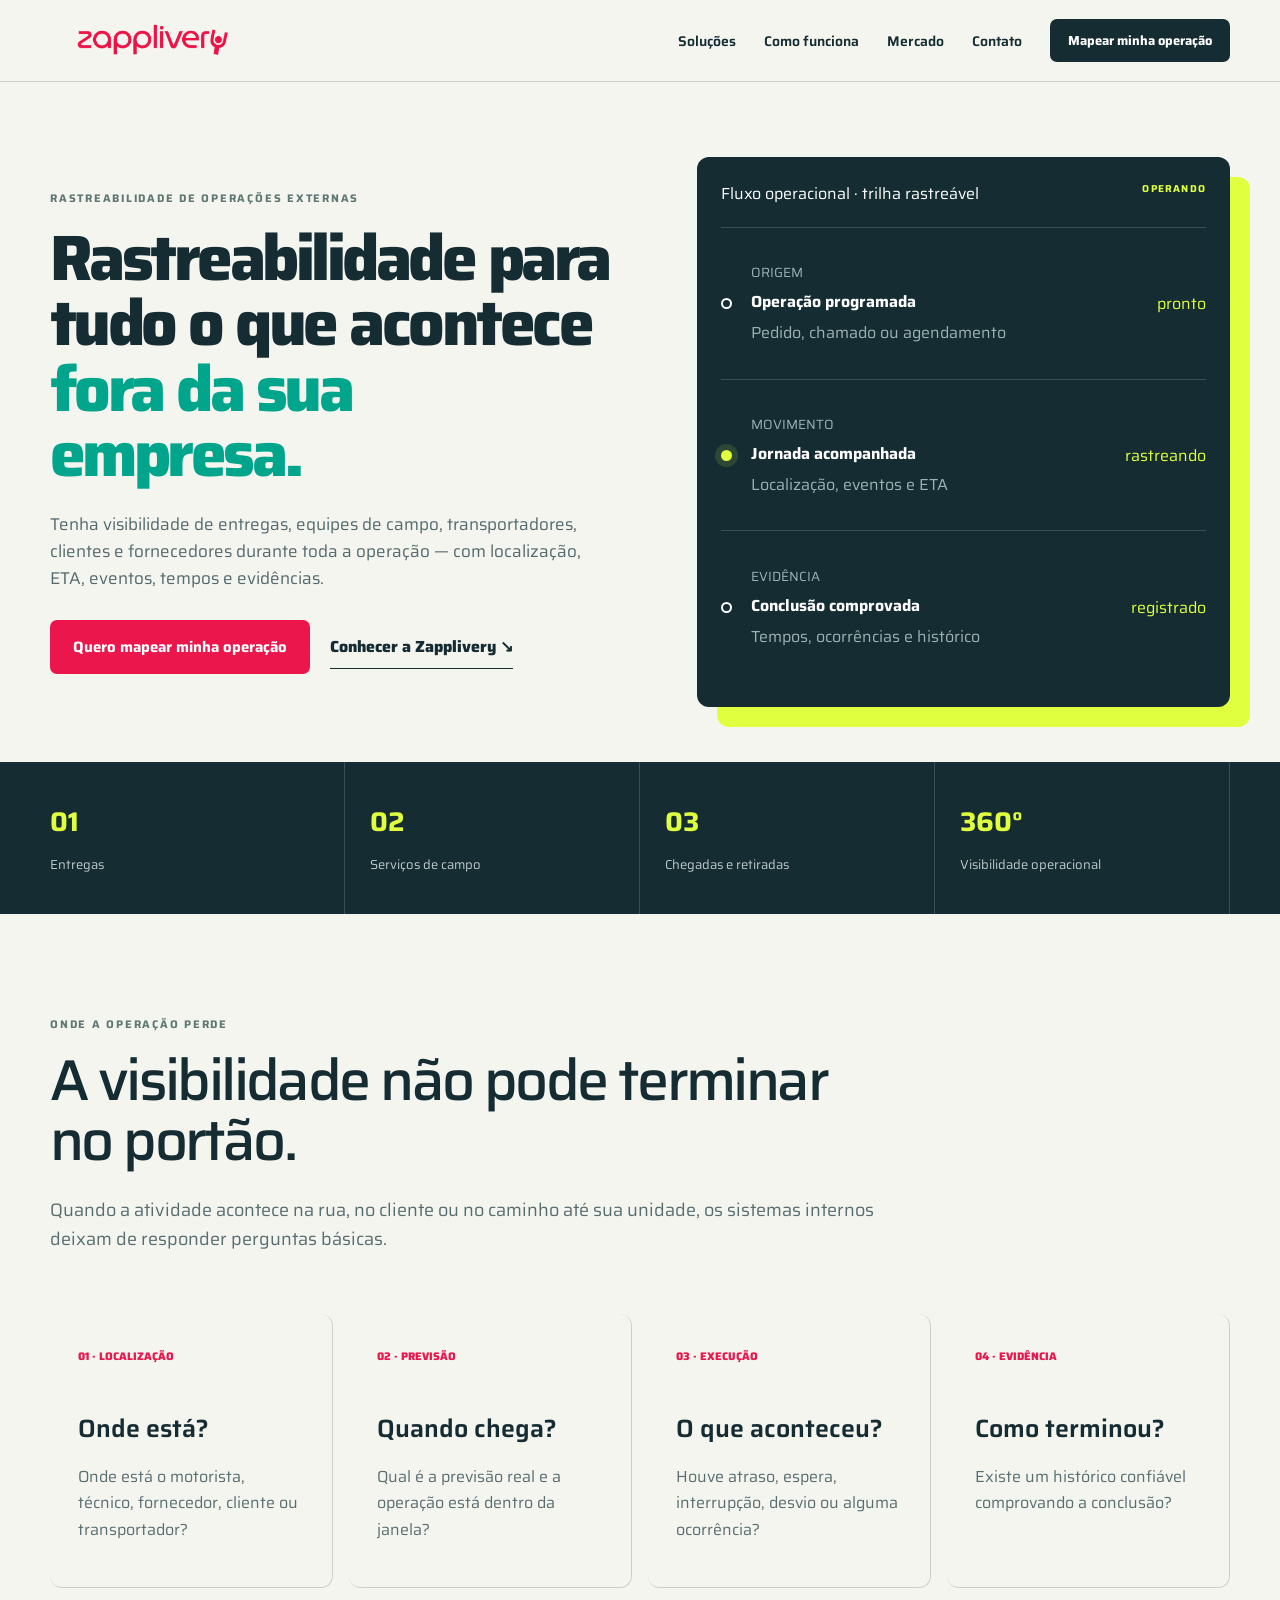
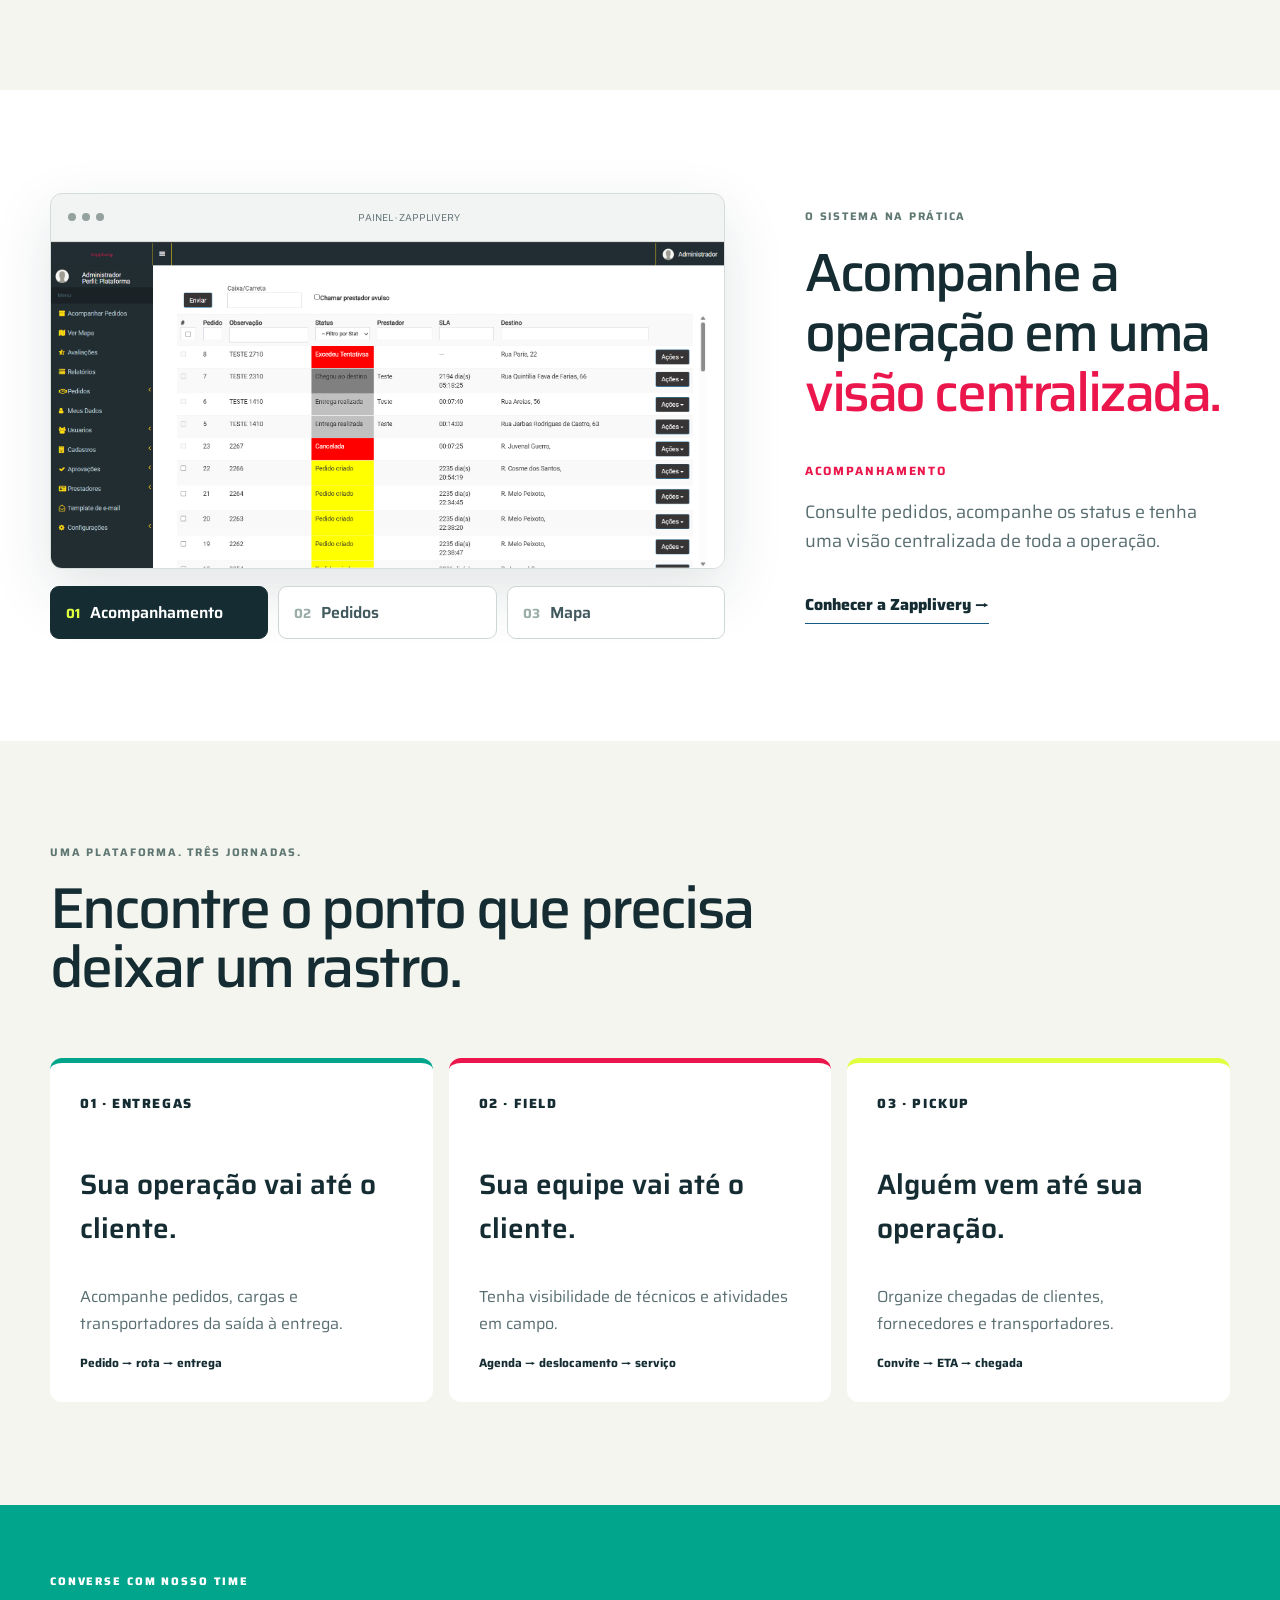
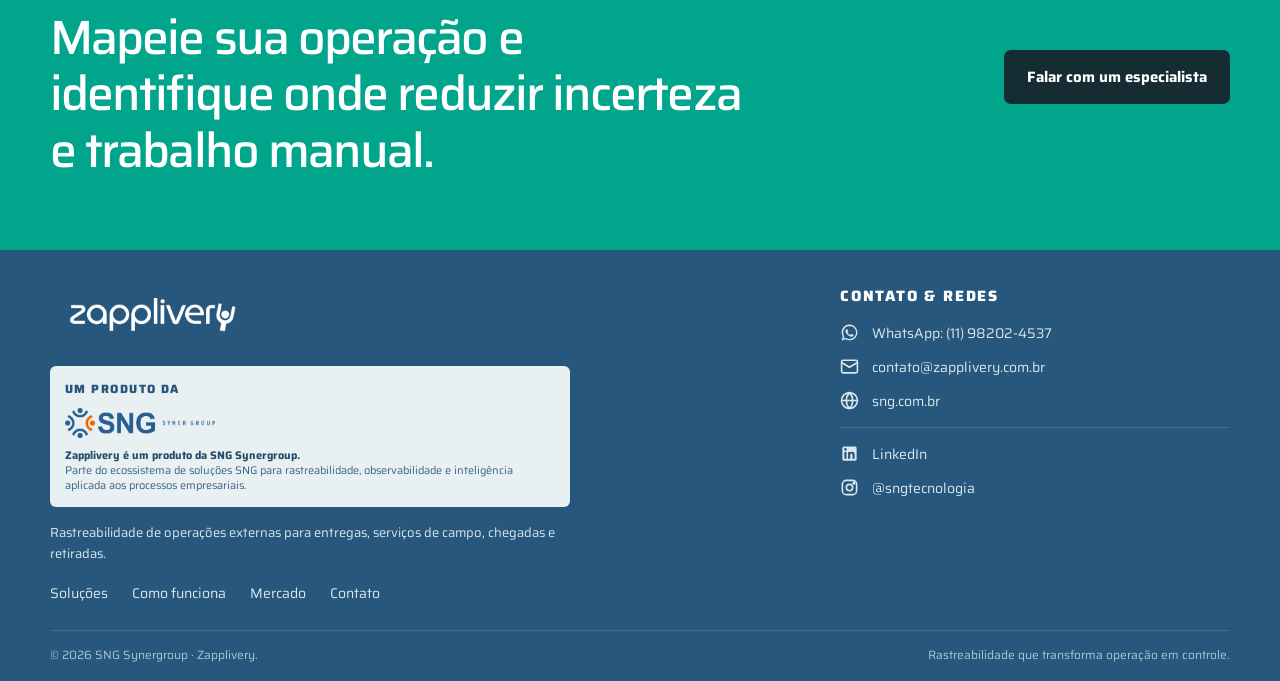
==== index.html @ 362e659f "initial commit" ====
<!doctype html>
<html lang="pt-BR">
  <head>
    <meta charset="utf-8" />
    <meta name="viewport" content="width=device-width,initial-scale=1" />
    <title>Zapplivery | Rastreabilidade de operações externas</title>
    <link rel="stylesheet" href="assets/css/layout.css" />
    <link rel="stylesheet" href="assets/css/logo.css" />
    <link rel="stylesheet" href="assets/css/screenshots.css" />
    <link rel="stylesheet" href="assets/css/footer.css" />
    <link rel="stylesheet" href="assets/css/sng-logo.css" />
    <link rel="stylesheet" href="assets/css/image-fit.css" />
    <link rel="stylesheet" href="assets/css/theme.css" />
    <link rel="stylesheet" href="assets/css/motion.css" />
    <link rel="stylesheet" href="assets/css/fontcash-layout.css" />
  </head>
  <body class="fc">
    <header class="fc-header">
      <a class="fc-logo" href="index.html">zapplivery</a
      ><button class="fc-menu">Menu</button>
      <nav class="fc-nav">
        <a href="solucoes.html">Soluções</a
        ><a href="como-funciona.html">Como funciona</a
        ><a href="aplicacoes.html">Mercado</a><a href="contato.html">Contato</a
        ><a class="fc-cta" href="contato.html">Mapear minha operação</a>
      </nav>
    </header>
    <main>
      <section class="fc-hero">
        <div>
          <p class="fc-kicker">Rastreabilidade de operações externas</p>
          <h1>
            Rastreabilidade para tudo o que acontece
            <em>fora da sua empresa.</em>
          </h1>
          <p class="fc-lead">
            Tenha visibilidade de entregas, equipes de campo, transportadores,
            clientes e fornecedores durante toda a operação — com localização,
            ETA, eventos, tempos e evidências.
          </p>
          <div class="fc-actions">
            <a class="fc-button" href="contato.html"
              >Quero mapear minha operação</a
            ><a class="fc-link" href="como-funciona.html"
              >Conhecer a Zapplivery ↘</a
            >
          </div>
        </div>
        <div class="fc-flow">
          <div class="fc-flow-head">
            <span>Fluxo operacional · trilha rastreável</span><b>OPERANDO</b>
          </div>
          <div class="fc-flow-item">
            <i></i>
            <div>
              <small>ORIGEM</small><strong>Operação programada</strong
              ><span>Pedido, chamado ou agendamento</span>
            </div>
            <mark>pronto</mark>
          </div>
          <div class="fc-flow-item live">
            <i></i>
            <div>
              <small>MOVIMENTO</small><strong>Jornada acompanhada</strong
              ><span>Localização, eventos e ETA</span>
            </div>
            <mark>rastreando</mark>
          </div>
          <div class="fc-flow-item">
            <i></i>
            <div>
              <small>EVIDÊNCIA</small><strong>Conclusão comprovada</strong
              ><span>Tempos, ocorrências e histórico</span>
            </div>
            <mark>registrado</mark>
          </div>
        </div>
      </section>
      <section class="fc-strip">
        <div><b>01</b><span>Entregas</span></div>
        <div><b>02</b><span>Serviços de campo</span></div>
        <div><b>03</b><span>Chegadas e retiradas</span></div>
        <div><b>360°</b><span>Visibilidade operacional</span></div>
      </section>
      <section class="fc-section">
        <div class="fc-intro">
          <p class="fc-kicker">Onde a operação perde</p>
          <h2>A visibilidade não pode terminar no portão.</h2>
          <p class="fc-copy">
            Quando a atividade acontece na rua, no cliente ou no caminho até sua
            unidade, os sistemas internos deixam de responder perguntas básicas.
          </p>
        </div>
        <div class="fc-grid-4">
          <article>
            <span>01 · LOCALIZAÇÃO</span>
            <h3>Onde está?</h3>
            <p>
              Onde está o motorista, técnico, fornecedor, cliente ou
              transportador?
            </p>
          </article>
          <article>
            <span>02 · PREVISÃO</span>
            <h3>Quando chega?</h3>
            <p>Qual é a previsão real e a operação está dentro da janela?</p>
          </article>
          <article>
            <span>03 · EXECUÇÃO</span>
            <h3>O que aconteceu?</h3>
            <p>
              Houve atraso, espera, interrupção, desvio ou alguma ocorrência?
            </p>
          </article>
          <article>
            <span>04 · EVIDÊNCIA</span>
            <h3>Como terminou?</h3>
            <p>Existe um histórico confiável comprovando a conclusão?</p>
          </article>
        </div>
      </section>
      <section class="fc-section fc-system-section">
        <div class="fc-system-layout">
          <div class="fc-system-visual">
            <div class="fc-screen">
              <div class="fc-screen-bar">
                <i></i><i></i><i></i><span>PAINEL · ZAPPLIVERY</span>
              </div>
              <img
                id="platform-shot"
                src="assets/images/acompanharpedidos.png"
                alt="Painel de acompanhamento da Zapplivery"
              />
            </div>
            <div class="fc-tabs fc-tabs-row">
              <button
                class="fc-tab active"
                data-shot="assets/images/acompanharpedidos.png"
                data-label="ACOMPANHAMENTO"
                data-description="Consulte pedidos, acompanhe os status e tenha uma visão centralizada de toda a operação."
              >
                <small>01</small>Acompanhamento</button
              ><button
                class="fc-tab"
                data-shot="assets/images/pedidos.png"
                data-label="PEDIDOS"
                data-description="Filtre pedidos, acompanhe prestadores, SLAs, destinos e ocorrências em um único painel."
              >
                <small>02</small>Pedidos</button
              ><button
                class="fc-tab"
                data-shot="assets/images/vernomapa.png"
                data-label="MAPA"
                data-description="Visualize rotas, localizações e movimentações da operação em tempo real."
              >
                <small>03</small>Mapa
              </button>
            </div>
          </div>
          <div class="fc-system-copy">
            <p class="fc-kicker">O sistema na prática</p>
            <h2>Acompanhe a operação em uma <em>visão centralizada.</em></h2>
            <b id="shot-label">ACOMPANHAMENTO</b>
            <p id="shot-description" class="fc-copy">
              Consulte pedidos, acompanhe os status e tenha uma visão
              centralizada de toda a operação.
            </p>
            <a class="fc-system-link" href="contato.html"
              >Conhecer a Zapplivery →</a
            >
          </div>
        </div>
      </section>
      <section class="fc-section">
        <div class="fc-intro">
          <p class="fc-kicker">Uma plataforma. Três jornadas.</p>
          <h2>Encontre o ponto que precisa deixar um rastro.</h2>
        </div>
        <div class="fc-cards">
          <article class="fc-card">
            <small>01 · ENTREGAS</small>
            <h3>Sua operação vai até o cliente.</h3>
            <p>
              Acompanhe pedidos, cargas e transportadores da saída à entrega.
            </p>
            <b>Pedido → rota → entrega</b>
          </article>
          <article class="fc-card">
            <small>02 · FIELD</small>
            <h3>Sua equipe vai até o cliente.</h3>
            <p>Tenha visibilidade de técnicos e atividades em campo.</p>
            <b>Agenda → deslocamento → serviço</b>
          </article>
          <article class="fc-card">
            <small>03 · PICKUP</small>
            <h3>Alguém vem até sua operação.</h3>
            <p>
              Organize chegadas de clientes, fornecedores e transportadores.
            </p>
            <b>Convite → ETA → chegada</b>
          </article>
        </div>
      </section>
      <section class="fc-cta-band">
        <div class="fc-cta-copy">
          <p class="fc-cta-kicker">Converse com nosso time</p>
          <h2>
            Mapeie sua operação e identifique onde reduzir incerteza e trabalho
            manual.
          </h2>
        </div>
        <a class="fc-cta" href="contato.html">Falar com um especialista</a>
      </section>
    </main>
    <footer class="fc-footer">
      <div>
        <a class="fc-logo" href="index.html">zapplivery</a>
        <p>
          Rastreabilidade para entregas, serviços de campo, chegadas e
          retiradas. Um produto da SNG Synergroup.
        </p>
      </div>
      <nav>
        <a href="solucoes.html">Soluções</a
        ><a href="como-funciona.html">Como funciona</a
        ><a href="aplicacoes.html">Mercado</a><a href="contato.html">Contato</a>
      </nav>
      <small>© 2026 SNG Synergroup · Zapplivery.</small>
    </footer>
    <script src="assets/js/site.js"></script>
  </body>
</html>
---- assets/css/layout.css ----
@import url("https://fonts.googleapis.com/css2?family=Manrope:wght@400;500;600;700;800&display=swap");
* {
  box-sizing: border-box;
}
html {
  scroll-behavior: smooth;
}
body.fc {
  margin: 0;
  background: #f5f5f0;
  color: #142c32;
  font-family: Manrope, Arial, sans-serif;
}
body.fc a {
  text-decoration: none;
  color: inherit;
}
body.fc button,
body.fc input,
body.fc select,
body.fc textarea {
  font: inherit;
}
.fc-header {
  height: 86px;
  background: #f5f5f0;
  border-bottom: 1px solid #cad1cc;
  display: flex;
  align-items: center;
  padding: 0 5vw;
  position: sticky;
  top: 0;
  z-index: 30;
}
.fc-logo {
  color: #eb174c;
  font-size: 27px;
  font-weight: 800;
  letter-spacing: -1.6px;
}
.fc-nav {
  display: flex;
  align-items: center;
  gap: 32px;
  margin-left: auto;
  font-size: 14px;
  font-weight: 700;
}
.fc-nav a:not(.fc-cta):hover,
.fc-nav a.active {
  color: #eb174c;
}
.fc-cta {
  background: #142c32;
  color: #fff !important;
  border-radius: 99px;
  padding: 14px 20px;
}
.fc-menu {
  display: none;
  margin-left: auto;
  border: 1px solid #142c32;
  background: transparent;
  border-radius: 99px;
  padding: 9px 14px;
}
.fc-hero {
  min-height: 650px;
  padding: 90px 7vw;
  display: grid;
  grid-template-columns: 1.06fr 0.94fr;
  gap: 7vw;
  align-items: center;
}
.fc-kicker {
  font-size: 11px;
  font-weight: 800;
  letter-spacing: 0.17em;
  text-transform: uppercase;
  color: #607874;
  margin: 0 0 22px;
}
.fc h1 {
  font-size: clamp(48px, 5.7vw, 86px);
  line-height: 0.98;
  letter-spacing: -0.06em;
  margin: 0 0 30px;
}
.fc h1 em {
  color: #00a58c;
  font-style: normal;
}
.fc-lead {
  font-size: 19px;
  line-height: 1.65;
  color: #54696d;
  max-width: 750px;
}
.fc-actions {
  display: flex;
  gap: 24px;
  align-items: center;
  margin-top: 35px;
}
.fc-button {
  display: inline-flex;
  border-radius: 99px;
  padding: 15px 22px;
  background: #eb174c;
  color: #fff !important;
  font-weight: 800;
  border: 0;
  cursor: pointer;
}
.fc-link {
  font-weight: 800;
  border-bottom: 1px solid;
  padding: 9px 0;
}
.fc-flow {
  background: #142c32;
  color: #fff;
  padding: 30px;
  box-shadow: 20px 20px 0 #dfff3f;
}
.fc-flow-head {
  display: flex;
  justify-content: space-between;
  border-bottom: 1px solid #385057;
  padding-bottom: 22px;
}
.fc-flow-head b {
  font-size: 10px;
  letter-spacing: 0.12em;
  color: #dfff3f;
}
.fc-flow-item {
  display: grid;
  grid-template-columns: 14px 1fr auto;
  gap: 16px;
  align-items: center;
  padding: 22px 0;
  border-bottom: 1px solid #385057;
}
.fc-flow-item i {
  width: 11px;
  height: 11px;
  border: 2px solid #fff;
  border-radius: 50%;
}
.fc-flow-item.live i {
  background: #dfff3f;
  border-color: #dfff3f;
  box-shadow: 0 0 0 6px #dfff3f20;
}
.fc-flow-item small,
.fc-flow-item span {
  display: block;
  color: #9eb1b4;
}
.fc-flow-item strong {
  display: block;
  margin: 6px 0;
}
.fc-flow-item mark {
  background: none;
  color: #dfff3f;
}
.fc-strip {
  background: #142c32;
  color: #fff;
  padding: 0 6vw;
  display: grid;
  grid-template-columns: repeat(4, 1fr);
}
.fc-strip div {
  padding: 35px 25px;
  border-right: 1px solid #385057;
}
.fc-strip b {
  display: block;
  color: #dfff3f;
  font-size: 28px;
  margin-bottom: 8px;
}
.fc-strip span {
  font-size: 13px;
  color: #bdc9ca;
}
.fc-section {
  padding: clamp(85px, 10vw, 150px) 7vw;
}
.fc-intro {
  max-width: 850px;
  margin-bottom: 55px;
}
.fc h2 {
  font-size: clamp(38px, 4.8vw, 67px);
  line-height: 1.05;
  letter-spacing: -0.05em;
  margin: 0 0 25px;
}
.fc-copy {
  font-size: 18px;
  line-height: 1.7;
  color: #586d70;
}
.fc-grid-4 {
  display: grid;
  grid-template-columns: repeat(4, 1fr);
  border-top: 1px solid #cad1cc;
  border-left: 1px solid #cad1cc;
}
.fc-grid-4 article {
  padding: 32px 27px;
  min-height: 250px;
  border-right: 1px solid #cad1cc;
  border-bottom: 1px solid #cad1cc;
}
.fc-grid-4 article > span {
  color: #eb174c;
  font-size: 11px;
  font-weight: 800;
}
.fc-grid-4 h3 {
  font-size: 25px;
  margin: 48px 0 13px;
}
.fc-grid-4 p,
.fc-card p {
  line-height: 1.65;
  color: #596e71;
}
.fc-dark {
  background: #142c32;
  color: #fff;
}
.fc-dark .fc-copy {
  color: #bdc9ca;
}
.fc-cards {
  display: grid;
  grid-template-columns: repeat(3, 1fr);
  gap: 18px;
}
.fc-card {
  background: #fff;
  color: #142c32;
  padding: 35px;
  min-height: 330px;
  border-top: 5px solid #00a58c;
  display: flex;
  flex-direction: column;
}
.fc-card:nth-child(2) {
  border-top-color: #eb174c;
}
.fc-card:nth-child(3) {
  border-top-color: #dfff3f;
}
.fc-card small {
  font-weight: 800;
  letter-spacing: 0.12em;
}
.fc-card h3 {
  font-size: 28px;
  margin: 55px 0 18px;
}
.fc-card b {
  margin-top: auto;
  font-size: 12px;
}
.fc-showcase {
  display: grid;
  grid-template-columns: 0.65fr 1.35fr;
  gap: 6vw;
  align-items: center;
}
.fc-tabs {
  display: grid;
  margin-top: 35px;
}
.fc-tab {
  border: 0;
  border-bottom: 1px solid #385057;
  background: transparent;
  color: #9eb1b4;
  text-align: left;
  padding: 17px 0;
  font-weight: 700;
  cursor: pointer;
}
.fc-tab.active {
  color: #dfff3f;
}
.fc-screen {
  background: #d7dcda;
  padding: 12px;
  border-radius: 7px;
  box-shadow: 22px 22px 0 #00a58c;
}
.fc-screen-bar {
  height: 35px;
  display: flex;
  align-items: center;
  gap: 6px;
  color: #607174;
  font-size: 10px;
}
.fc-screen-bar i {
  width: 8px;
  height: 8px;
  border-radius: 50%;
  background: #94a19f;
}
.fc-screen-bar span {
  margin: auto;
}
.fc-screen img {
  width: 100%;
  display: block;
  aspect-ratio: 1.95/1;
  object-fit: cover;
  object-position: top;
}
.fc-cta-band {
  background: #00a58c;
  color: #fff;
  padding: 85px 7vw;
  display: flex;
  align-items: end;
  justify-content: space-between;
  gap: 40px;
}
.fc-cta-band h2 {
  max-width: 850px;
  margin: 0;
}
.fc-page-hero {
  padding: 100px 7vw 80px;
  max-width: 1200px;
}
.fc-page-hero h1 {
  font-size: clamp(48px, 6vw, 82px);
}
.fc-process {
  display: grid;
  grid-template-columns: repeat(4, 1fr);
  gap: 1px;
  background: #cad1cc;
}
.fc-process article {
  background: #fff;
  padding: 35px;
  min-height: 360px;
}
.fc-process span {
  color: #eb174c;
  font-weight: 800;
}
.fc-process h3 {
  font-size: 27px;
  margin: 55px 0 15px;
}
.fc-process li {
  margin: 10px 0;
  color: #596e71;
}
.fc-table {
  width: 100%;
  border-collapse: collapse;
  background: #fff;
}
.fc-table th,
.fc-table td {
  padding: 19px;
  border-bottom: 1px solid #d3dad5;
  text-align: left;
}
.fc-table th:not(:first-child),
.fc-table td:not(:first-child) {
  text-align: center;
}
.fc-table td:not(:first-child) {
  color: #00a58c;
  font-weight: 800;
}
.fc-chips {
  display: flex;
  gap: 10px;
  flex-wrap: wrap;
  margin-top: 30px;
}
.fc-chips span {
  background: #fff;
  border: 1px solid #cad1cc;
  border-radius: 99px;
  padding: 10px 14px;
  font-size: 12px;
  font-weight: 800;
}
.fc-contact {
  display: grid;
  grid-template-columns: 1.08fr 0.92fr;
}
.fc-photo {
  min-height: 750px;
  position: relative;
}
.fc-photo img {
  width: 100%;
  height: 100%;
  object-fit: cover;
}
.fc-photo:after {
  content: "";
  position: absolute;
  inset: 48% 0 0;
  background: linear-gradient(transparent, #142c32ee);
}
.fc-photo-copy {
  position: absolute;
  z-index: 2;
  bottom: 7%;
  left: 7%;
  right: 7%;
  color: #fff;
}
.fc-form {
  padding: 70px 6vw;
  display: grid;
  grid-template-columns: 1fr 1fr;
  gap: 22px;
  align-content: center;
}
.fc-form h2,
.fc-form > p {
  grid-column: 1/-1;
}
.fc-form h2 {
  font-size: 39px;
}
.fc-form label {
  display: grid;
  gap: 8px;
  font-size: 12px;
  font-weight: 800;
}
.fc-form input,
.fc-form select,
.fc-form textarea {
  width: 100%;
  border: 0;
  border-bottom: 1px solid #82918e;
  background: transparent;
  padding: 12px 2px;
  outline: none;
}
.fc-form .wide {
  grid-column: 1/-1;
}
.fc-form .consent {
  display: flex;
  font-weight: 500;
  line-height: 1.4;
}
.fc-form .consent input {
  width: auto;
}
.fc-footer {
  background: #081b21;
  color: #fff;
  padding: 60px 7vw;
  display: grid;
  grid-template-columns: 1.2fr 0.8fr;
  gap: 35px;
}
.fc-footer p,
.fc-footer small {
  color: #9eb0b3;
  line-height: 1.6;
}
.fc-footer nav {
  display: flex;
  justify-content: flex-end;
  gap: 24px;
  flex-wrap: wrap;
}
.fc-footer small {
  grid-column: 1/-1;
  border-top: 1px solid #30464c;
  padding-top: 22px;
}
@media (max-width: 980px) {
  .fc-hero,
  .fc-showcase,
  .fc-contact {
    grid-template-columns: 1fr;
  }
  .fc-strip,
  .fc-grid-4,
  .fc-process {
    grid-template-columns: repeat(2, 1fr);
  }
  .fc-cards {
    grid-template-columns: 1fr;
  }
  .fc-photo {
    min-height: 600px;
  }
  .fc-nav {
    display: none;
    position: absolute;
    top: 86px;
    left: 0;
    right: 0;
    background: #f5f5f0;
    padding: 25px;
    flex-direction: column;
    align-items: stretch;
  }
  .fc-nav.open {
    display: flex;
  }
  .fc-menu {
    display: block;
  }
  .fc-cta-band {
    align-items: flex-start;
    flex-direction: column;
  }
}
@media (max-width: 620px) {
  .fc-header {
    height: 70px;
  }
  .fc-nav {
    top: 70px;
  }
  .fc-hero {
    padding-top: 60px;
  }
  .fc h1 {
    font-size: 48px;
  }
  .fc-strip,
  .fc-grid-4,
  .fc-process {
    grid-template-columns: 1fr;
  }
  .fc-flow {
    box-shadow: 10px 10px 0 #dfff3f;
  }
  .fc-actions {
    align-items: flex-start;
    flex-direction: column;
  }
  .fc-form {
    grid-template-columns: 1fr;
    padding: 55px 24px;
  }
  .fc-form label {
    grid-column: 1/-1;
  }
  .fc-footer {
    grid-template-columns: 1fr;
  }
  .fc-footer nav {
    justify-content: flex-start;
  }
  .fc-footer small {
    grid-column: 1;
  }
  .fc-screen {
    box-shadow: 10px 10px 0 #00a58c;
  }
}
---- assets/css/logo.css ----
.fc-logo {
  display: block;
  width: 154px;
  height: 48px;
  font-size: 0 !important;
  line-height: 0;
  background: url("../images/logo-zapplivery.png") center/contain no-repeat;
  flex: 0 0 auto;
}
.fc-footer .fc-logo {
  width: 190px;
  height: 58px;
}
@media (max-width: 620px) {
  .fc-logo {
    width: 132px;
    height: 42px;
  }
  .fc-footer .fc-logo {
    width: 165px;
  }
}
---- assets/css/screenshots.css ----
.fc-system-section {
  background: #fff;
  color: #142c32;
  padding-top: 110px;
  padding-bottom: 110px;
}
.fc-system-layout {
  display: grid;
  grid-template-columns: 1.45fr 0.95fr;
  gap: 7vw;
  align-items: center;
}
.fc-system-visual .fc-screen {
  box-shadow: 0 22px 60px #17333b20;
  border: 1px solid #d5ddda;
  border-radius: 14px;
  background: #f1f4f2;
  padding: 0;
  overflow: hidden;
}
.fc-system-visual .fc-screen-bar {
  padding: 0 17px;
  height: 48px;
  border-bottom: 1px solid #d5ddda;
}
.fc-system-visual .fc-screen img {
  aspect-ratio: 1.95/1;
}
.fc-tabs-row {
  display: grid;
  grid-template-columns: repeat(3, 1fr);
  gap: 10px;
  margin-top: 17px;
}
.fc-tabs-row .fc-tab {
  border: 1px solid #ced7d3;
  border-radius: 10px;
  background: #fff;
  color: #42595e;
  padding: 18px 15px;
  text-align: left;
}
.fc-tabs-row .fc-tab small {
  color: #9caeaa;
  margin-right: 10px;
  font-weight: 800;
}
.fc-tabs-row .fc-tab.active {
  background: #142c32;
  color: #fff;
  border-color: #142c32;
}
.fc-tabs-row .fc-tab.active small {
  color: #dfff3f;
}
.fc-system-copy h2 {
  font-size: clamp(42px, 4.4vw, 67px);
}
.fc-system-copy h2 em {
  font-style: normal;
  color: #eb174c;
}
.fc-system-copy > b {
  display: block;
  color: #eb174c;
  font-size: 12px;
  letter-spacing: 0.14em;
  margin: 38px 0 18px;
}
.fc-system-link {
  display: inline-block;
  margin-top: 18px;
  color: #145a83;
  font-weight: 800;
  border-bottom: 1px solid #145a83;
  padding-bottom: 6px;
}
@media (max-width: 980px) {
  .fc-system-layout {
    grid-template-columns: 1fr;
  }
  .fc-system-copy {
    order: -1;
  }
}
@media (max-width: 620px) {
  .fc-system-section {
    padding-top: 75px;
    padding-bottom: 75px;
  }
  .fc-tabs-row {
    grid-template-columns: 1fr;
  }
  .fc-tabs-row .fc-tab {
    padding: 14px;
  }
  .fc-system-visual .fc-screen-bar span {
    font-size: 9px;
  }
}
---- assets/css/footer.css ----
.fc-footer {
  background: #27577d !important;
  color: #d8e8ec !important;
  padding: 0 !important;
  display: block !important;
}
.footer-shell {
  width: 100%;
  max-width: none;
  margin: 0;
  padding: 34px max(24px, calc((100vw - 1180px) / 2)) 17px;
}
.footer-main {
  display: grid;
  grid-template-columns: minmax(0, 1fr) 390px;
  gap: 96px;
}
.footer-brand-row {
  display: flex;
  align-items: center;
  gap: 16px;
  margin-bottom: 18px;
}
.footer-brand-row .fc-logo {
  width: 205px;
  height: 64px;
  filter: brightness(0) invert(1);
}
.footer-sng-mini {
  font-size: 11px;
  font-weight: 800;
  border-right: 1px solid #d8e8ec;
  padding-right: 14px;
  letter-spacing: 0.08em;
}
.footer-company-card {
  background: #e9f0f1;
  color: #27577d;
  border-radius: 6px;
  padding: 13px 15px;
  max-width: 520px;
}
.footer-company-label,
.footer-title {
  font-size: 12px;
  font-weight: 800;
  letter-spacing: 0.12em;
  text-transform: uppercase;
}
.footer-company-label {
  margin-bottom: 7px;
}
.footer-sng-mark {
  font-size: 32px;
  font-weight: 800;
  margin: 10px 0 18px;
}
.footer-sng-mark i {
  color: #f36a21;
  font-style: normal;
}
.footer-company-card p {
  margin: 10px 0 0 !important;
  color: #386284 !important;
  font-size: 11px;
  line-height: 1.4;
}
.footer-company-card strong {
  color: #234c6c;
}
.footer-tagline {
  font-size: 13px !important;
  line-height: 1.5;
  max-width: 520px;
  color: #d8e8ec !important;
  margin: 16px 0 18px !important;
}
.footer-nav {
  display: flex !important;
  justify-content: flex-start !important;
  flex-wrap: wrap;
  gap: 8px 24px !important;
  margin-top: 0;
  font-size: 14px;
}
.footer-contact .footer-title {
  color: #fff;
  margin-bottom: 14px;
  font-size: 15px;
}
.footer-contact-box {
  display: grid;
  gap: 12px;
}
.footer-contact-box a {
  display: flex;
  align-items: center;
  gap: 13px;
  font-size: 14px;
}
.footer-contact-box svg {
  display: block;
  width: 19px;
  height: 19px;
  flex: none;
  overflow: visible;
  color: inherit;
  stroke-linecap: round;
  stroke-linejoin: round;
}
.footer-contact-box hr {
  border: 0;
  border-top: 1px solid #ffffff1f;
  width: 100%;
  margin: 3px 0;
}
.footer-copyright {
  border-top: 1px solid #ffffff1f;
  margin-top: 26px;
  padding-top: 14px;
  display: flex;
  justify-content: space-between;
  gap: 20px;
  font-size: 12px;
  color: #a9c7d2;
}
@media (max-width: 900px) {
  .footer-main {
    grid-template-columns: 1fr 1fr;
    gap: 30px;
  }
  .footer-shell {
    padding-block: 48px 24px;
    padding-inline: 24px;
  }
  .footer-company-card {
    max-width: none;
  }
  .footer-copyright {
    flex-direction: column;
  }
  .footer-nav {
    flex-wrap: wrap;
  }
  .footer-brand-row .fc-logo {
    width: 175px;
  }
}
@media (max-width: 650px) {
  .footer-main {
    grid-template-columns: 1fr;
    gap: 28px;
  }
  .footer-nav {
    max-width: 320px;
  }
}
---- assets/css/sng-logo.css ----
.footer-sng-mini {
  display: none;
}
.footer-brand-row {
  gap: 0;
}
.footer-sng-mark {
  margin: 10px 0;
}
.footer-sng-mark img {
  display: block;
  width: min(100%, 150px);
  height: auto;
  object-fit: contain;
}
.footer-company-card .footer-sng-mark img {
  filter: none;
}
---- assets/css/image-fit.css ----
.fc-system-visual .fc-screen img {
  width: 100%;
  height: auto;
  aspect-ratio: auto;
  object-fit: contain;
  object-position: center;
  display: block;
}
---- assets/css/theme.css ----
@import url("https://fonts.googleapis.com/css2?family=Saira:wght@300;400;500;600;700;800&display=swap");
body.fc,
body.fc button,
body.fc input,
body.fc select,
body.fc textarea {
  font-family: "Saira", Arial, sans-serif;
}
.fc h1,
.fc h2 {
  font-weight: 500;
  letter-spacing: -0.045em;
}
.fc h3 {
  font-weight: 600;
}
.fc-lead,
.fc-copy {
  font-weight: 400;
}
.fc-chips span,
.fc-dark .fc-chips span {
  background: #fff;
  color: #142c32 !important;
  border-color: #d2dbd7;
  min-height: 46px;
  display: inline-flex;
  align-items: center;
  justify-content: center;
  padding: 10px 18px;
}
.fc-dark .fc-kicker {
  color: #8aa39f;
}
.fc-dark .fc-grid-4 article {
  background: #fff;
  color: #142c32;
}
.fc-dark .fc-grid-4 article p {
  color: #596e71;
}
---- assets/css/motion.css ----
/* Motion and spacing adapted from the reference without changing site colors or copy. */
html {
  scrollbar-color: #ed174c #e8ece9;
  scrollbar-width: thin;
}

html::-webkit-scrollbar {
  width: 10px;
}

html::-webkit-scrollbar-track {
  background: #e8ece9;
}

html::-webkit-scrollbar-thumb {
  background: #ed174c;
  border: 2px solid #e8ece9;
  border-radius: 999px;
}

html::-webkit-scrollbar-thumb:hover {
  background: #c8123e;
}

.fc-header,
.fc-hero,
.fc-strip,
.fc-section,
.fc-page-hero,
.fc-cta-band,
.fc-contact,
.fc-footer {
  --content-width: 1180px;
}

.fc-header {
  padding-inline: max(24px, calc((100vw - var(--content-width)) / 2));
}

.fc-hero {
  min-height: calc(100svh - 86px);
  min-height: calc(100dvh - 86px);
}

@media (min-width: 981px) {
  .fc-hero {
    gap: clamp(44px, 5vw, 76px);
    padding-block: clamp(40px, 6vh, 68px);
  }

  .fc-hero h1 {
    max-width: 720px;
    margin-bottom: 22px;
    font-size: clamp(46px, 4.35vw, 70px);
    line-height: 1.02;
  }

  .fc-hero .fc-lead {
    max-width: 680px;
    font-size: 17px;
    line-height: 1.58;
  }

  .fc-hero .fc-actions {
    margin-top: 28px;
  }

  .fc-hero .fc-flow {
    padding: 24px;
  }

  .fc-hero .fc-flow-item {
    padding-block: 17px;
  }

  .fc-contact {
    min-height: calc(100svh - 86px);
    min-height: calc(100dvh - 86px);
    align-items: stretch;
  }

  .fc-contact .fc-photo {
    min-height: 0;
    height: 100%;
  }

  .fc-contact .fc-form {
    min-height: 100%;
    padding-block: clamp(38px, 5vh, 64px);
  }
}

@media (min-width: 981px) and (max-height: 760px) {
  .fc-hero {
    padding-block: 30px;
  }

  .fc-hero h1 {
    font-size: clamp(42px, 4vw, 62px);
  }

  .fc-hero .fc-kicker {
    margin-bottom: 14px;
  }

  .fc-hero .fc-flow-item {
    padding-block: 13px;
  }

  .fc-contact .fc-form {
    gap: 15px 22px;
    padding-block: 28px;
  }

  .fc-contact .fc-form h2 {
    margin-bottom: 0;
    font-size: 34px;
  }

  .fc-contact .fc-form input,
  .fc-contact .fc-form select,
  .fc-contact .fc-form textarea {
    padding-block: 9px;
  }
}

.fc-hero,
.fc-section,
.fc-page-hero,
.fc-cta-band {
  padding-inline: max(24px, calc((100vw - var(--content-width)) / 2));
}

.fc-cta-band {
  padding-block: 62px;
  gap: 30px;
  align-items: center;
}

.fc-cta-band h2 {
  max-width: 700px;
  font-size: clamp(28px, 3.2vw, 42px);
  font-weight: 400;
  line-height: 1.12;
  letter-spacing: -0.04em;
}

.fc-cta-copy {
  max-width: 700px;
}

.fc-cta-kicker {
  margin: 0 0 22px;
  color: #fff;
  font-size: 11px;
  font-weight: 800;
  line-height: 1.2;
  letter-spacing: 0.17em;
  text-transform: uppercase;
}

.fc-section {
  padding-block: 96px;
}

.fc-page-hero {
  padding-block: 96px 88px;
}

.fc-header {
  transition:
    box-shadow 0.25s ease,
    background-color 0.25s ease;
}

.fc-header.is-scrolled {
  box-shadow: 0 8px 28px rgb(16 37 45 / 10%);
}

.fc-nav a,
.fc-button,
.fc-cta,
.fc-link,
.fc-system-link,
.footer-contact-box a {
  transition:
    color 0.2s ease,
    background-color 0.2s ease,
    border-color 0.2s ease,
    transform 0.2s ease,
    opacity 0.2s ease;
}

.fc-logo {
  transition:
    transform 0.35s ease,
    filter 0.35s ease;
}

.fc-logo:hover {
  transform: scale(1.035);
}

.fc-nav a:not(.fc-cta) {
  position: relative;
  transition:
    color 0.25s ease,
    transform 0.25s ease;
}

.fc-nav a:not(.fc-cta)::after {
  position: absolute;
  right: 100%;
  bottom: -7px;
  left: 0;
  height: 2px;
  border-radius: 2px;
  background: #ed174c;
  content: "";
  transition: right 0.3s ease;
}

.fc-nav a:not(.fc-cta):hover {
  transform: translateY(-2px);
}

.fc-nav a:not(.fc-cta):hover::after,
.fc-nav a:not(.fc-cta).active::after {
  right: 0;
}

.fc-button,
.fc-cta {
  position: relative;
  overflow: hidden;
  transition:
    transform 0.25s ease,
    box-shadow 0.25s ease,
    background-color 0.25s ease;
}

.fc-button::before,
.fc-cta::before {
  position: absolute;
  inset: 0;
  background: linear-gradient(
    90deg,
    transparent,
    rgb(255 255 255 / 33%),
    transparent
  );
  content: "";
  transition: transform 0.55s ease;
  transform: translateX(-110%) skewX(-18deg);
}

.fc-button:hover::before,
.fc-cta:hover::before {
  transform: translateX(110%) skewX(-18deg);
}

.fc-button:hover,
.fc-cta:hover {
  transform: translateY(-1px);
  box-shadow: 0 7px 18px rgb(237 23 76 / 13%);
}

.footer-contact-box a:hover {
  transform: translateX(5px);
}

.footer-nav a,
.footer-contact-box a {
  transition:
    color 0.2s ease,
    transform 0.2s ease;
}

.footer-nav a:hover,
.footer-contact-box a:hover {
  color: #ed174c;
}

.fc-card,
.fc-grid-4 article,
.fc-process article,
.fc-chips span,
.fc-table,
.footer-company-card {
  transition:
    transform 0.25s ease,
    box-shadow 0.25s ease,
    border-color 0.25s ease;
}

.fc-card:hover,
.fc-grid-4 article:hover,
.fc-process article:hover,
.fc-chips span:hover {
  transform: translateY(-3px);
  box-shadow: 0 14px 34px rgb(16 37 45 / 10%);
}

.fc-flow-item.live i {
  animation: fc-flow-pulse 1.15s ease-in-out infinite;
}

@keyframes fc-flow-pulse {
  0%,
  100% {
    transform: scale(1);
    box-shadow: 0 0 0 0 rgb(223 255 63 / 42%);
  }
  50% {
    transform: scale(1.08);
    box-shadow: 0 0 0 8px rgb(223 255 63 / 0%);
  }
}

.fc-system-visual .fc-screen {
  transition:
    transform 0.35s ease,
    box-shadow 0.35s ease;
}

.fc-system-visual .fc-screen:hover {
  transform: translateY(-3px);
  box-shadow: 0 28px 70px rgb(23 51 59 / 18%);
}

.fc-photo-copy .fc-kicker {
  display: inline-flex;
  width: fit-content;
  margin-bottom: 20px;
  padding: 8px 12px;
  border: 1px solid rgb(255 255 255 / 24%);
  border-radius: 6px;
  background: rgb(16 37 45 / 72%);
  color: #fff;
  text-shadow: 0 1px 3px rgb(0 0 0 / 55%);
  backdrop-filter: blur(6px);
}

.fc-photo-copy h2,
.fc-photo-copy > p:last-child {
  text-shadow: 0 2px 8px rgb(0 0 0 / 55%);
}

#platform-shot {
  opacity: 1;
  transform: scale(1);
  transition:
    opacity 0.28s ease,
    transform 0.38s ease;
}

#platform-shot.is-switching {
  opacity: 0;
  transform: scale(0.995);
}

.fc-tab {
  transition:
    color 0.2s ease,
    background-color 0.2s ease,
    border-color 0.2s ease,
    transform 0.2s ease;
}

.fc-tab:hover {
  transform: translateY(-2px);
}

.motion-ready .reveal-item {
  opacity: 0;
  transform: translateY(24px);
  transition:
    opacity 0.65s ease,
    transform 0.65s cubic-bezier(0.22, 1, 0.36, 1);
  transition-delay: var(--reveal-delay, 0ms);
}

.motion-ready .reveal-item.is-visible {
  opacity: 1;
  transform: translateY(0);
}

@media (max-width: 700px) {
  .fc-section {
    padding-block: 64px;
  }

  .fc-page-hero {
    padding-block: 64px;
  }

  .fc-nav a:not(.fc-cta)::after {
    display: none;
  }
}

@media (max-width: 620px) {
  .fc-hero {
    min-height: calc(100svh - 70px);
    min-height: calc(100dvh - 70px);
  }
}

@media (prefers-reduced-motion: reduce) {
  *,
  *::before,
  *::after {
    scroll-behavior: auto !important;
    animation-duration: 0.01ms !important;
    animation-iteration-count: 1 !important;
    transition-duration: 0.01ms !important;
  }

  .motion-ready .reveal-item {
    opacity: 1;
    transform: none;
  }
}
---- assets/css/fontcash-layout.css ----
/* Somente tipografia, formas, proporcoes e espacamentos seguem o FontCash. */
body.fc, body.fc button, body.fc input, body.fc select, body.fc textarea { font-family: "Saira", Arial, Helvetica, sans-serif; }
.fc-header { position: relative; height: 82px; padding: 0 max(24px, calc((100vw - 1180px) / 2)); }
.fc-header .fc-logo { width: 205px; height: 58px; }
.fc-nav { gap: 28px; font-size: 14px; font-weight: 600; }
.fc-nav .fc-cta { padding: 11px 18px; font-size: 13px; }
.fc-nav .fc-cta, .fc-cta, .fc-button { display: inline-flex; align-items: center; justify-content: center; border-radius: 7px; font-weight: 700; }
.fc-cta, .fc-button { padding: 15px 23px; font-size: 15px; }
.fc h1 { font-weight: 800; letter-spacing: -.055em; }
.fc h2 { font-weight: 500; letter-spacing: -.045em; }
.fc h3 { font-weight: 600; }
.fc-kicker { margin-bottom: 18px; font-size: 11px; font-weight: 700; letter-spacing: .16em; }
.fc-lead, .fc-copy { font-size: 18px; line-height: 1.6; }
.fc-hero { min-height: 680px; padding: 68px max(24px, calc((100vw - 1180px) / 2)) 48px; grid-template-columns: 1.03fr .97fr; gap: 80px; }
.fc-hero h1 { margin-bottom: 25px; font-size: clamp(42px, 5vw, 68px); line-height: 1.02; }
.fc-actions { gap: 20px; margin-top: 34px; }
.fc-flow { min-height: 550px; padding: 24px 30px; border-radius: 12px; display: flex; flex-direction: column; }
.fc-flow-head { padding-bottom: 21px; }
.fc-flow-item { min-height: 148px; padding: 22px 0; flex: 1; }
.fc-flow-item:last-child { border-bottom: 0; }
.fc-strip { padding-inline: max(24px, calc((100vw - 1180px) / 2)); }
.fc-strip div { padding: 38px 25px; }
.fc-strip div:first-child { padding-left: 0; }
.fc-strip b { font-size: 27px; }
.fc-section { padding: clamp(80px, 8vw, 120px) max(24px, calc((100vw - 1180px) / 2)); }
.fc-intro { max-width: 850px; margin-bottom: 60px; }
.fc h2 { font-size: clamp(35px, 4.5vw, 58px); line-height: 1.04; }
.fc-grid-4 { gap: 16px; border: 0; }
.fc-grid-4 article, .fc-dark .fc-grid-4 article { min-height: 220px; padding: 28px; border-radius: 12px; }
.fc-grid-4 h3 { margin: 42px 0 13px; }
.fc-cards { gap: 16px; }
.fc-card { min-height: 300px; padding: 30px; border-radius: 12px; }
.fc-card h3 { margin: 48px 0 18px; }
.fc-system-layout { grid-template-columns: 1.35fr .85fr; gap: 80px; }
.fc-system-visual .fc-screen { border-radius: 12px; }
.fc .fc-system-copy h2 { font-size: clamp(38px, 4.2vw, 58px); font-weight: 500; line-height: 1.12; letter-spacing: -.045em; }
.fc .fc-system-copy > b { font-weight: 700; }
.fc-tabs-row .fc-tab { min-height: 52px; padding: 13px 15px; border-radius: 9px; font-weight: 600; }
.fc-tabs-row .fc-tab small { font-weight: 700; }
.fc-cta-band { padding: 70px max(24px, calc((100vw - 1180px) / 2)); }
.fc-cta-band h2 { max-width: 850px; font-size: clamp(34px, 4vw, 48px); font-weight: 500; line-height: 1.18; letter-spacing: -.04em; }
.fc-page-hero { max-width: 1180px; margin: auto; padding: 100px 0 80px; }
.fc-page-hero h1 { font-size: clamp(42px, 5.5vw, 76px); line-height: 1.02; }
.fc-process { gap: 16px; }
.fc-process article { min-height: 330px; padding: 30px; border-radius: 12px; }
.fc-contact { grid-template-columns: 1fr 1fr; }
.fc-photo { min-height: 780px; }
.fc-form { padding: 70px max(40px, calc((50vw - 590px) + 40px)); }
.footer-shell { padding-inline: max(24px, calc((100vw - 1180px) / 2)); }
@media (max-width: 1228px) { .fc-page-hero { padding-inline: 24px; } }
@media (max-width: 980px) {
  .fc-header { position: sticky; }
  .fc-nav { top: 82px; padding: 25px; }
  .fc-hero, .fc-system-layout, .fc-contact { grid-template-columns: 1fr; }
  .fc-hero { min-height: auto; gap: 55px; padding-block: 70px; }
  .fc-flow { max-width: 660px; }
  .fc-strip, .fc-grid-4, .fc-process { grid-template-columns: repeat(2, 1fr); }
  .fc-photo { min-height: 600px; }
}
@media (max-width: 620px) {
  .fc-header { height: 70px; }
  .fc-header .fc-logo { width: 150px; height: 46px; }
  .fc-nav { top: 70px; }
  .fc-hero { padding-top: 60px; padding-bottom: 65px; }
  .fc h1 { font-size: 44px; }
  .fc-strip, .fc-grid-4, .fc-process { grid-template-columns: 1fr; }
  .fc-strip div:first-child { padding-left: 25px; }
  .fc-section { padding-block: 75px; }
  .fc-form { padding: 55px 24px; }
  .fc-flow { min-height: auto; padding: 22px; }
  .fc-flow-item { min-height: 0; }
}
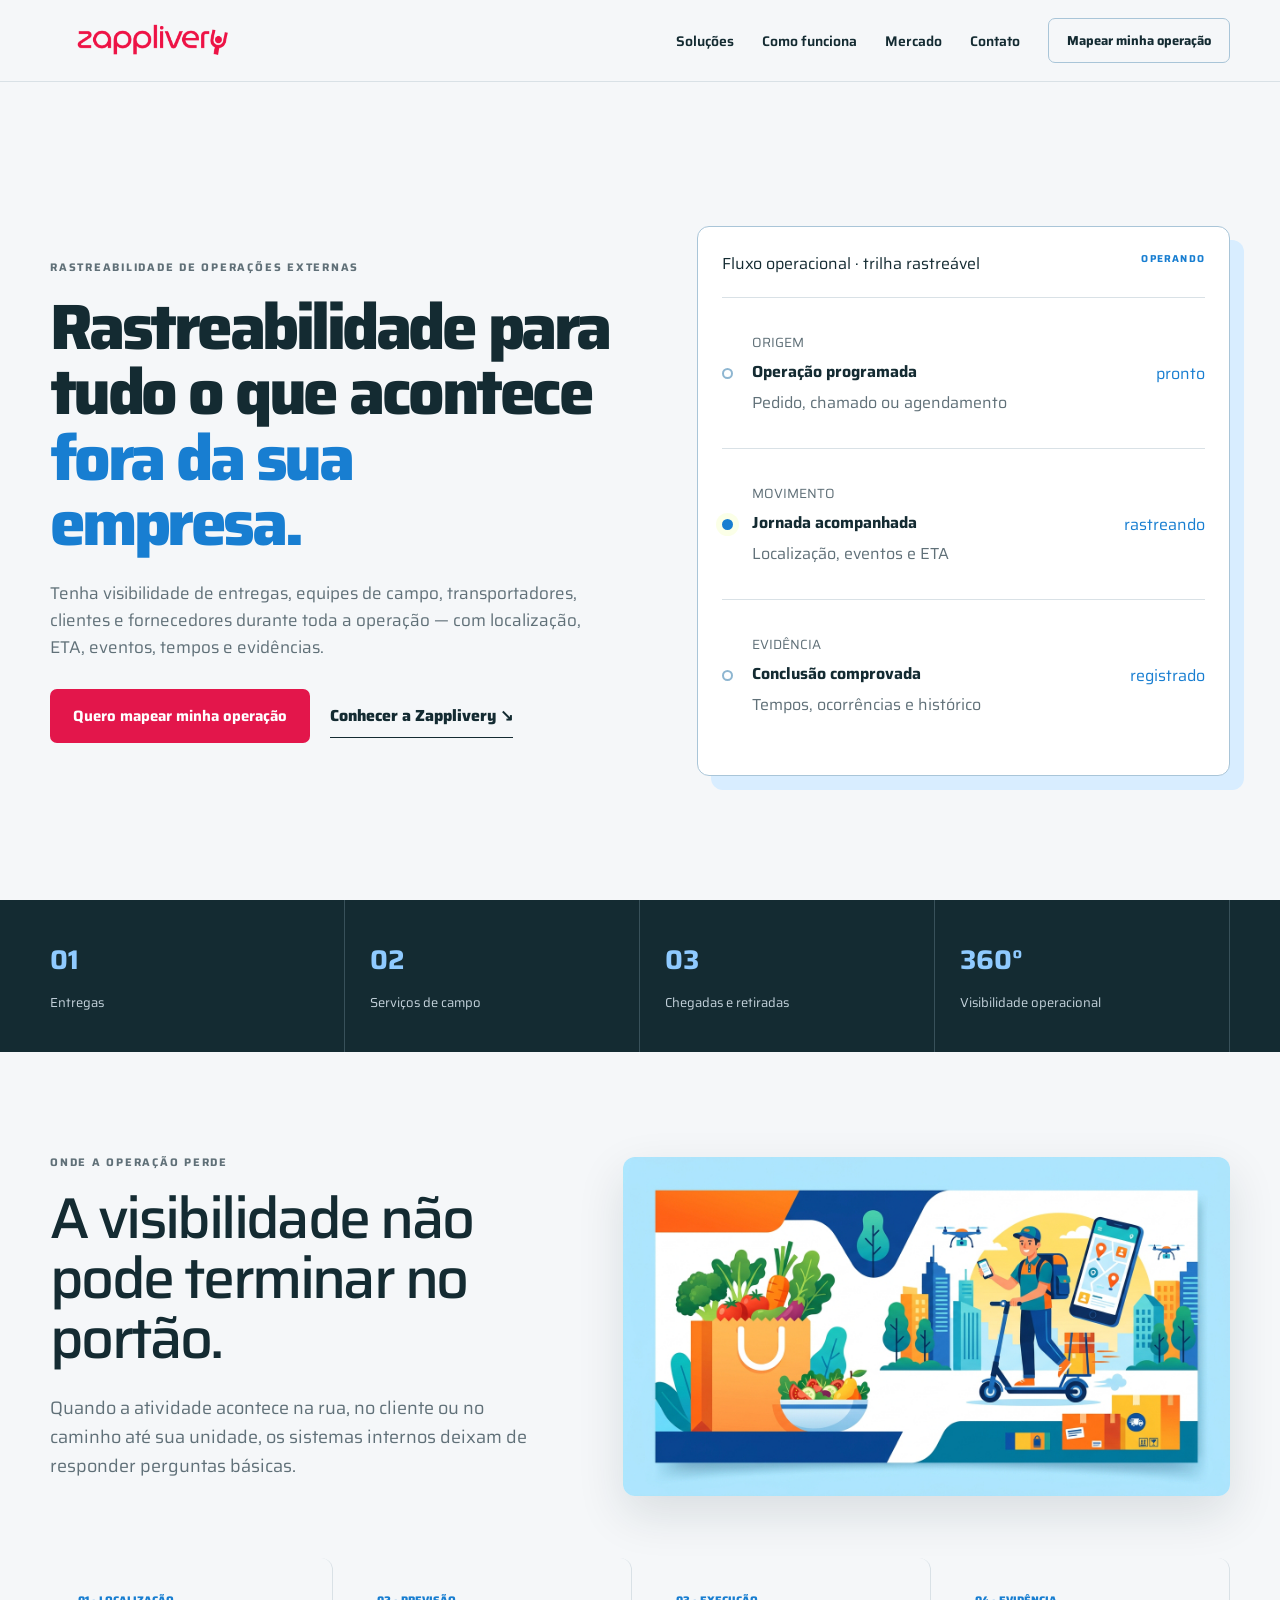
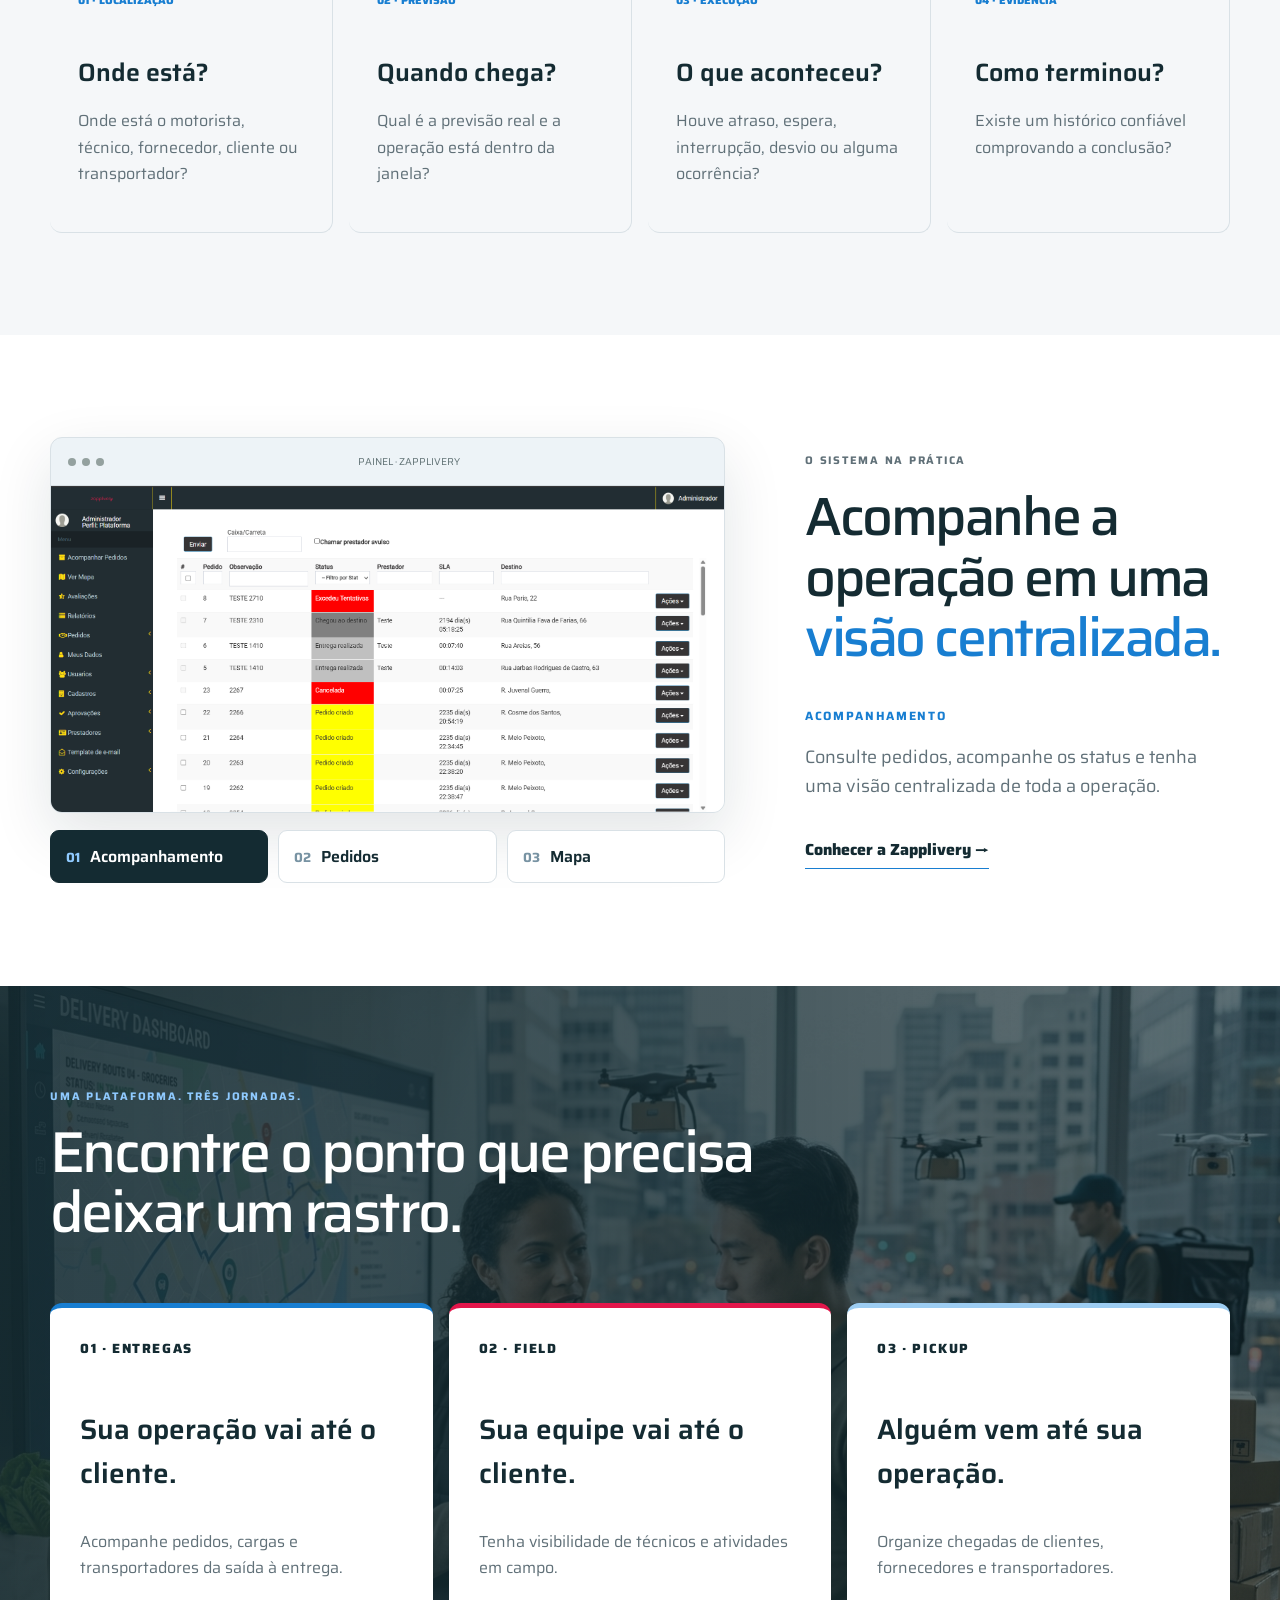
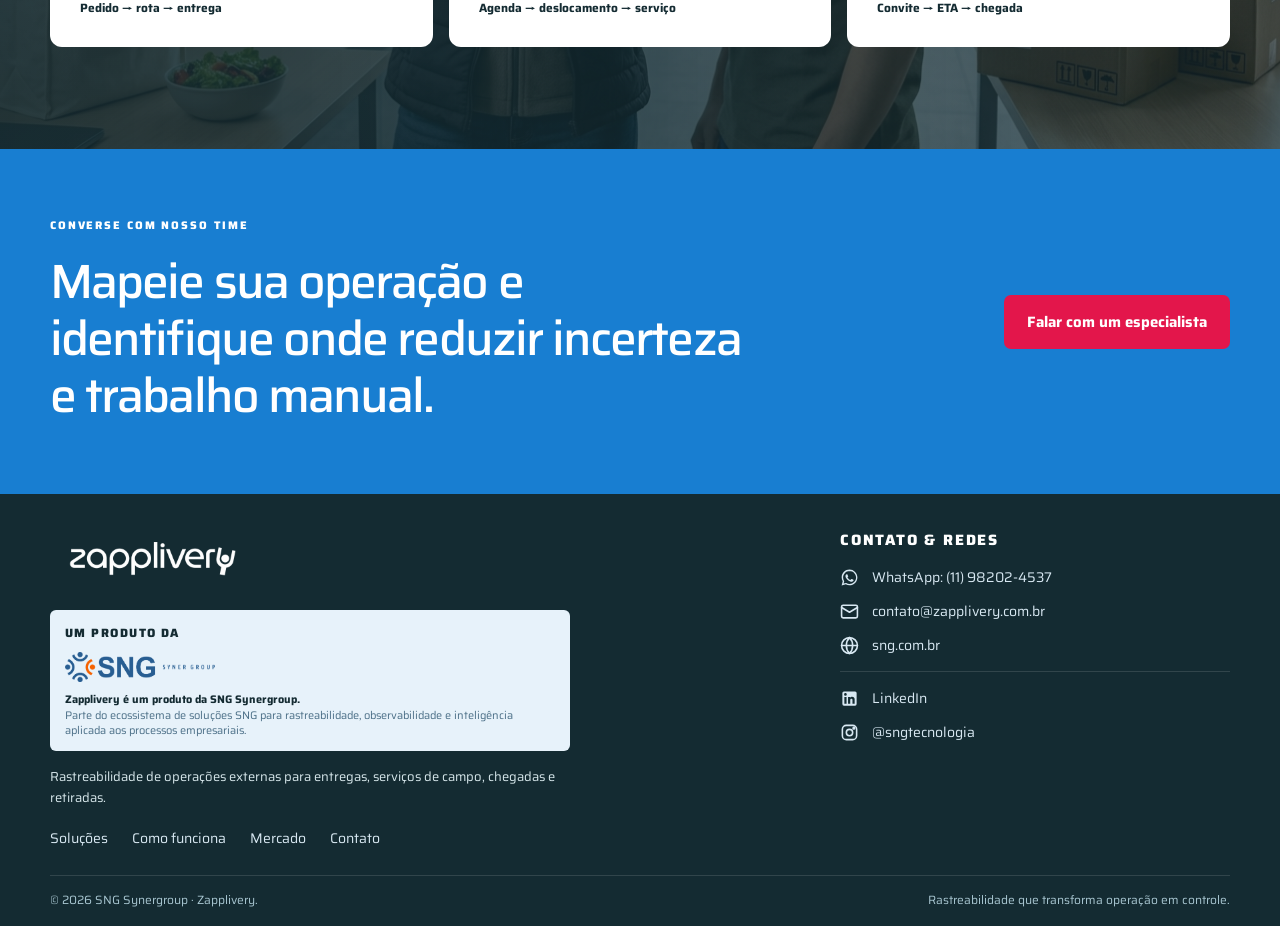
==== commit 3ad610b7: "trocando paleta de cores" ====
--- a/index.html
+++ b/index.html
@@ -17,7 +17,7 @@
   <body class="fc">
     <header class="fc-header">
       <a class="fc-logo" href="index.html">zapplivery</a
-      ><button class="fc-menu">Menu</button>
+      ><button class="fc-menu" type="button" aria-label="Abrir menu" aria-expanded="false"><span></span><span></span><span></span></button>
       <nav class="fc-nav">
         <a href="solucoes.html">Soluções</a
         ><a href="como-funciona.html">Como funciona</a
@@ -83,13 +83,21 @@
         <div><b>360°</b><span>Visibilidade operacional</span></div>
       </section>
       <section class="fc-section">
-        <div class="fc-intro">
-          <p class="fc-kicker">Onde a operação perde</p>
-          <h2>A visibilidade não pode terminar no portão.</h2>
-          <p class="fc-copy">
-            Quando a atividade acontece na rua, no cliente ou no caminho até sua
-            unidade, os sistemas internos deixam de responder perguntas básicas.
-          </p>
+        <div class="fc-context-intro">
+          <div class="fc-intro">
+            <p class="fc-kicker">Onde a operação perde</p>
+            <h2>A visibilidade não pode terminar no portão.</h2>
+            <p class="fc-copy">
+              Quando a atividade acontece na rua, no cliente ou no caminho até sua
+              unidade, os sistemas internos deixam de responder perguntas básicas.
+            </p>
+          </div>
+          <img
+            class="fc-context-drawing"
+            src="assets/images/drawing.jpeg"
+            alt="Ilustração de entregas e serviços em campo acompanhados por aplicativo"
+            loading="lazy"
+          />
         </div>
         <div class="fc-grid-4">
           <article>
@@ -171,7 +179,7 @@
           </div>
         </div>
       </section>
-      <section class="fc-section">
+      <section class="fc-section fc-delivery-section">
         <div class="fc-intro">
           <p class="fc-kicker">Uma plataforma. Três jornadas.</p>
           <h2>Encontre o ponto que precisa deixar um rastro.</h2>
--- a/assets/css/motion.css
+++ b/assets/css/motion.css
@@ -38,8 +38,8 @@
 }
 
 .fc-hero {
-  min-height: calc(100svh - 86px);
-  min-height: calc(100dvh - 86px);
+  min-height: calc(100svh - 82px);
+  min-height: calc(100dvh - 82px);
 }
 
 @media (min-width: 981px) {
@@ -74,8 +74,8 @@
   }
 
   .fc-contact {
-    min-height: calc(100svh - 86px);
-    min-height: calc(100dvh - 86px);
+    min-height: calc(100svh - 82px);
+    min-height: calc(100dvh - 82px);
     align-items: stretch;
   }
 
--- a/assets/css/fontcash-layout.css
+++ b/assets/css/fontcash-layout.css
@@ -1,4 +1,9 @@
-/* Somente tipografia, formas, proporcoes e espacamentos seguem o FontCash. */
+/* Tipografia, proporcoes, espacamentos e paleta visual do site. */
+body.fc,
+body.fc * {
+  -webkit-user-select: text;
+  user-select: text;
+}
 body.fc, body.fc button, body.fc input, body.fc select, body.fc textarea { font-family: "Saira", Arial, Helvetica, sans-serif; }
 .fc-header { position: relative; height: 82px; padding: 0 max(24px, calc((100vw - 1180px) / 2)); }
 .fc-header .fc-logo { width: 205px; height: 58px; }
@@ -11,7 +16,7 @@
 .fc h3 { font-weight: 600; }
 .fc-kicker { margin-bottom: 18px; font-size: 11px; font-weight: 700; letter-spacing: .16em; }
 .fc-lead, .fc-copy { font-size: 18px; line-height: 1.6; }
-.fc-hero { min-height: 680px; padding: 68px max(24px, calc((100vw - 1180px) / 2)) 48px; grid-template-columns: 1.03fr .97fr; gap: 80px; }
+.fc-hero { min-height: calc(100svh - 82px); min-height: calc(100dvh - 82px); padding: 68px max(24px, calc((100vw - 1180px) / 2)) 48px; grid-template-columns: 1.03fr .97fr; gap: 80px; }
 .fc-hero h1 { margin-bottom: 25px; font-size: clamp(42px, 5vw, 68px); line-height: 1.02; }
 .fc-actions { gap: 20px; margin-top: 34px; }
 .fc-flow { min-height: 550px; padding: 24px 30px; border-radius: 12px; display: flex; flex-direction: column; }
@@ -24,6 +29,22 @@
 .fc-strip b { font-size: 27px; }
 .fc-section { padding: clamp(80px, 8vw, 120px) max(24px, calc((100vw - 1180px) / 2)); }
 .fc-intro { max-width: 850px; margin-bottom: 60px; }
+.fc-context-intro {
+  display: grid;
+  grid-template-columns: minmax(0, 0.9fr) minmax(0, 1.1fr);
+  align-items: center;
+  gap: clamp(32px, 6vw, 80px);
+  margin-bottom: 60px;
+}
+.fc-context-intro .fc-intro { margin-bottom: 0; }
+.fc-context-drawing {
+  display: block;
+  width: 100%;
+  max-height: 340px;
+  object-fit: cover;
+  border-radius: 12px;
+  box-shadow: 0 18px 48px rgb(20 43 50 / 12%);
+}
 .fc h2 { font-size: clamp(35px, 4.5vw, 58px); line-height: 1.04; }
 .fc-grid-4 { gap: 16px; border: 0; }
 .fc-grid-4 article, .fc-dark .fc-grid-4 article { min-height: 220px; padding: 28px; border-radius: 12px; }
@@ -48,12 +69,65 @@
 .fc-form { padding: 70px max(40px, calc((50vw - 590px) + 40px)); }
 .footer-shell { padding-inline: max(24px, calc((100vw - 1180px) / 2)); }
 @media (max-width: 1228px) { .fc-page-hero { padding-inline: 24px; } }
+@media (min-width: 981px) {
+  .fc-contact .fc-form {
+    gap: 12px 18px;
+    padding-block: 22px;
+  }
+  .fc-contact .fc-form h2 {
+    margin-bottom: 0;
+    font-size: clamp(30px, 2.6vw, 36px);
+    line-height: 1.05;
+  }
+  .fc-contact .fc-form > p {
+    margin: 0;
+    line-height: 1.35;
+  }
+  .fc-contact .fc-form label {
+    gap: 4px;
+  }
+  .fc-contact .fc-form input,
+  .fc-contact .fc-form select,
+  .fc-contact .fc-form textarea {
+    padding-block: 7px;
+  }
+  .fc-contact .fc-form textarea {
+    height: 84px;
+  }
+}
 @media (max-width: 980px) {
   .fc-header { position: sticky; }
+  .fc-menu {
+    display: flex;
+    width: 44px;
+    height: 44px;
+    padding: 10px;
+    border: 0;
+    border-radius: 0;
+    flex-direction: column;
+    align-items: center;
+    justify-content: center;
+    gap: 5px;
+  }
   .fc-nav { top: 82px; padding: 25px; }
   .fc-hero, .fc-system-layout, .fc-contact { grid-template-columns: 1fr; }
-  .fc-hero { min-height: auto; gap: 55px; padding-block: 70px; }
+  .fc-hero {
+    min-height: calc(100svh - 82px);
+    min-height: calc(100dvh - 82px);
+    gap: 55px;
+    padding-block: 70px;
+  }
+  .fc-contact .fc-photo {
+    min-height: max(600px, calc(100svh - 82px));
+    min-height: max(600px, calc(100dvh - 82px));
+  }
+  .fc-contact .fc-form {
+    min-height: calc(100svh - 82px);
+    min-height: calc(100dvh - 82px);
+  }
   .fc-flow { max-width: 660px; }
+  .fc-context-intro { grid-template-columns: 1fr; }
+  .fc-context-drawing { max-height: 400px; }
   .fc-strip, .fc-grid-4, .fc-process { grid-template-columns: repeat(2, 1fr); }
   .fc-photo { min-height: 600px; }
 }
@@ -61,7 +135,20 @@
   .fc-header { height: 70px; }
   .fc-header .fc-logo { width: 150px; height: 46px; }
   .fc-nav { top: 70px; }
-  .fc-hero { padding-top: 60px; padding-bottom: 65px; }
+  .fc-hero {
+    min-height: calc(100svh - 70px);
+    min-height: calc(100dvh - 70px);
+    padding-top: 60px;
+    padding-bottom: 65px;
+  }
+  .fc-contact .fc-photo {
+    min-height: max(600px, calc(100svh - 70px));
+    min-height: max(600px, calc(100dvh - 70px));
+  }
+  .fc-contact .fc-form {
+    min-height: calc(100svh - 70px);
+    min-height: calc(100dvh - 70px);
+  }
   .fc h1 { font-size: 44px; }
   .fc-strip, .fc-grid-4, .fc-process { grid-template-columns: 1fr; }
   .fc-strip div:first-child { padding-left: 25px; }
@@ -70,3 +157,325 @@
   .fc-flow { min-height: auto; padding: 22px; }
   .fc-flow-item { min-height: 0; }
 }
+
+:root {
+  --fc-palette-bg: #f5f7f9;
+  --fc-palette-navy: #142b32;
+  --fc-palette-blue: #187ed1;
+  --fc-palette-pink: #e3164b;
+  --fc-palette-light-blue: #d8edff;
+  --fc-palette-muted: #607078;
+  --fc-palette-border: #d9e1e6;
+}
+
+html {
+  scrollbar-color: var(--fc-palette-pink) var(--fc-palette-bg);
+}
+
+html::-webkit-scrollbar-track {
+  background: var(--fc-palette-bg);
+}
+
+html::-webkit-scrollbar-thumb {
+  background: var(--fc-palette-pink);
+  border-color: var(--fc-palette-bg);
+}
+
+html::-webkit-scrollbar-thumb:hover {
+  background: #c8123e;
+}
+
+body.fc {
+  background: var(--fc-palette-bg);
+  color: var(--fc-palette-navy);
+}
+
+.fc-header {
+  background: var(--fc-palette-bg);
+  border-color: var(--fc-palette-border);
+}
+
+.fc-nav a:not(.fc-cta):hover,
+.fc-nav a.active {
+  color: var(--fc-palette-blue);
+}
+
+.fc-nav .fc-cta {
+  background: transparent;
+  color: var(--fc-palette-navy) !important;
+  border: 1px solid #a9c5d8;
+}
+
+.fc-cta,
+.fc-button {
+  background: var(--fc-palette-pink);
+}
+
+.fc-cta:hover,
+.fc-button:hover {
+  box-shadow: 0 7px 18px rgb(227 22 75 / 16%);
+}
+
+.fc-menu {
+  border-color: var(--fc-palette-navy);
+  color: var(--fc-palette-navy);
+}
+
+.fc-menu span {
+  display: block;
+  width: 22px;
+  height: 2px;
+  border-radius: 2px;
+  background: currentColor;
+}
+
+.fc h1,
+.fc h2,
+.fc h3 {
+  color: var(--fc-palette-navy);
+}
+
+.fc h1 em,
+.fc .fc-system-copy h2 em {
+  color: var(--fc-palette-blue);
+}
+
+.fc-kicker,
+.fc-lead,
+.fc-copy,
+.fc-grid-4 p,
+.fc-card p,
+.fc-process li {
+  color: var(--fc-palette-muted);
+}
+
+.fc-flow {
+  background: #fff;
+  color: var(--fc-palette-navy);
+  border: 1px solid #a9c5d8;
+  box-shadow: 14px 14px 0 var(--fc-palette-light-blue);
+}
+
+.fc-flow-head,
+.fc-flow-item {
+  border-color: var(--fc-palette-border);
+}
+
+.fc-flow-head b,
+.fc-flow-item mark {
+  color: var(--fc-palette-blue);
+}
+
+.fc-flow-item small,
+.fc-flow-item span {
+  color: var(--fc-palette-muted);
+}
+
+.fc-flow-item i {
+  border-color: #8eb6d1;
+}
+
+.fc-flow-item.live i {
+  background: var(--fc-palette-blue);
+  border-color: var(--fc-palette-blue);
+}
+
+.fc-strip,
+.fc-dark {
+  background: var(--fc-palette-navy);
+}
+
+.fc-dark h1,
+.fc-dark h2,
+.fc-dark h3 {
+  color: #fff;
+}
+
+.fc-dark h1 em,
+.fc-dark h2 em {
+  color: #8fcaff;
+}
+
+.fc-strip div {
+  border-color: #38515a;
+}
+
+.fc-strip b,
+.fc-tab.active,
+.fc-dark .fc-kicker {
+  color: #8fcaff;
+}
+
+.fc-strip span,
+.fc-dark .fc-copy {
+  color: #c5d3dc;
+}
+
+.fc-grid-4 {
+  border-color: var(--fc-palette-border);
+}
+
+.fc-grid-4 article {
+  border-color: var(--fc-palette-border);
+}
+
+.fc-grid-4 article > span,
+.fc-process span,
+.fc-system-copy > b {
+  color: var(--fc-palette-blue);
+}
+
+.fc-card,
+.fc-process article,
+.fc-table,
+.fc-system-section,
+.fc-chips span {
+  background: #fff;
+  color: var(--fc-palette-navy);
+}
+
+.fc-card {
+  border-top-color: var(--fc-palette-blue);
+}
+
+.fc-card:nth-child(2) {
+  border-top-color: var(--fc-palette-pink);
+}
+
+.fc-card:nth-child(3) {
+  border-top-color: #9dcdf2;
+}
+
+.fc-tabs-row .fc-tab {
+  border-color: var(--fc-palette-border);
+  background: #fff;
+  color: var(--fc-palette-navy);
+}
+
+.fc-tabs-row .fc-tab small {
+  color: #7893a3;
+}
+
+.fc-tabs-row .fc-tab.active {
+  background: var(--fc-palette-navy);
+  border-color: var(--fc-palette-navy);
+  color: #fff;
+}
+
+.fc-tabs-row .fc-tab.active small {
+  color: #8fcaff;
+}
+
+.fc-system-visual .fc-screen {
+  border-color: var(--fc-palette-border);
+  background: #edf3f7;
+  box-shadow: 0 22px 60px rgb(20 43 50 / 12%);
+}
+
+.fc-system-visual .fc-screen-bar {
+  border-color: var(--fc-palette-border);
+}
+
+.fc-system-link {
+  color: var(--fc-palette-blue);
+  border-color: var(--fc-palette-blue);
+}
+
+.fc-cta-band {
+  background: var(--fc-palette-blue);
+}
+
+.fc-delivery-section {
+  background:
+    linear-gradient(
+      90deg,
+      rgb(20 43 50 / 88%) 0%,
+      rgb(20 43 50 / 78%) 58%,
+      rgb(20 43 50 / 65%) 100%
+    ),
+    url("../images/delivery.jpeg") center 48% / cover no-repeat;
+}
+
+.fc-delivery-section .fc-intro h2 {
+  color: #fff;
+}
+
+.fc-delivery-section .fc-intro .fc-kicker {
+  color: #8fcaff;
+}
+
+.fc-delivery-section .fc-intro .fc-copy {
+  color: #e1ebf1;
+}
+
+.fc-cta-band h2,
+.fc-cta-band .fc-cta-kicker {
+  color: #fff;
+}
+
+.fc-process {
+  background: var(--fc-palette-border);
+}
+
+.fc-table th,
+.fc-table td {
+  border-color: var(--fc-palette-border);
+}
+
+.fc-table td:not(:first-child) {
+  color: var(--fc-palette-blue);
+}
+
+.fc-chips span {
+  border-color: var(--fc-palette-border);
+}
+
+.fc-form input,
+.fc-form select,
+.fc-form textarea {
+  border-color: #9aabb4;
+  color: var(--fc-palette-navy);
+}
+
+.fc-footer {
+  background: var(--fc-palette-navy) !important;
+  color: #d8e8f2 !important;
+}
+
+.footer-company-card {
+  background: #e7f2fa;
+  color: var(--fc-palette-navy);
+}
+
+.footer-company-card p {
+  color: #496d85 !important;
+}
+
+.footer-company-card strong {
+  color: var(--fc-palette-navy);
+}
+
+.footer-sng-mark i {
+  color: var(--fc-palette-blue);
+}
+
+.footer-nav a:hover,
+.footer-contact-box a:hover {
+  color: #8fcaff;
+}
+
+.fc-nav a:not(.fc-cta)::after {
+  background: var(--fc-palette-blue);
+}
+
+@keyframes fc-flow-pulse {
+  0%,
+  100% {
+    transform: scale(1);
+    box-shadow: 0 0 0 0 rgb(24 126 209 / 42%);
+  }
+  50% {
+    transform: scale(1.08);
+    box-shadow: 0 0 0 8px rgb(24 126 209 / 0%);
+  }
+}
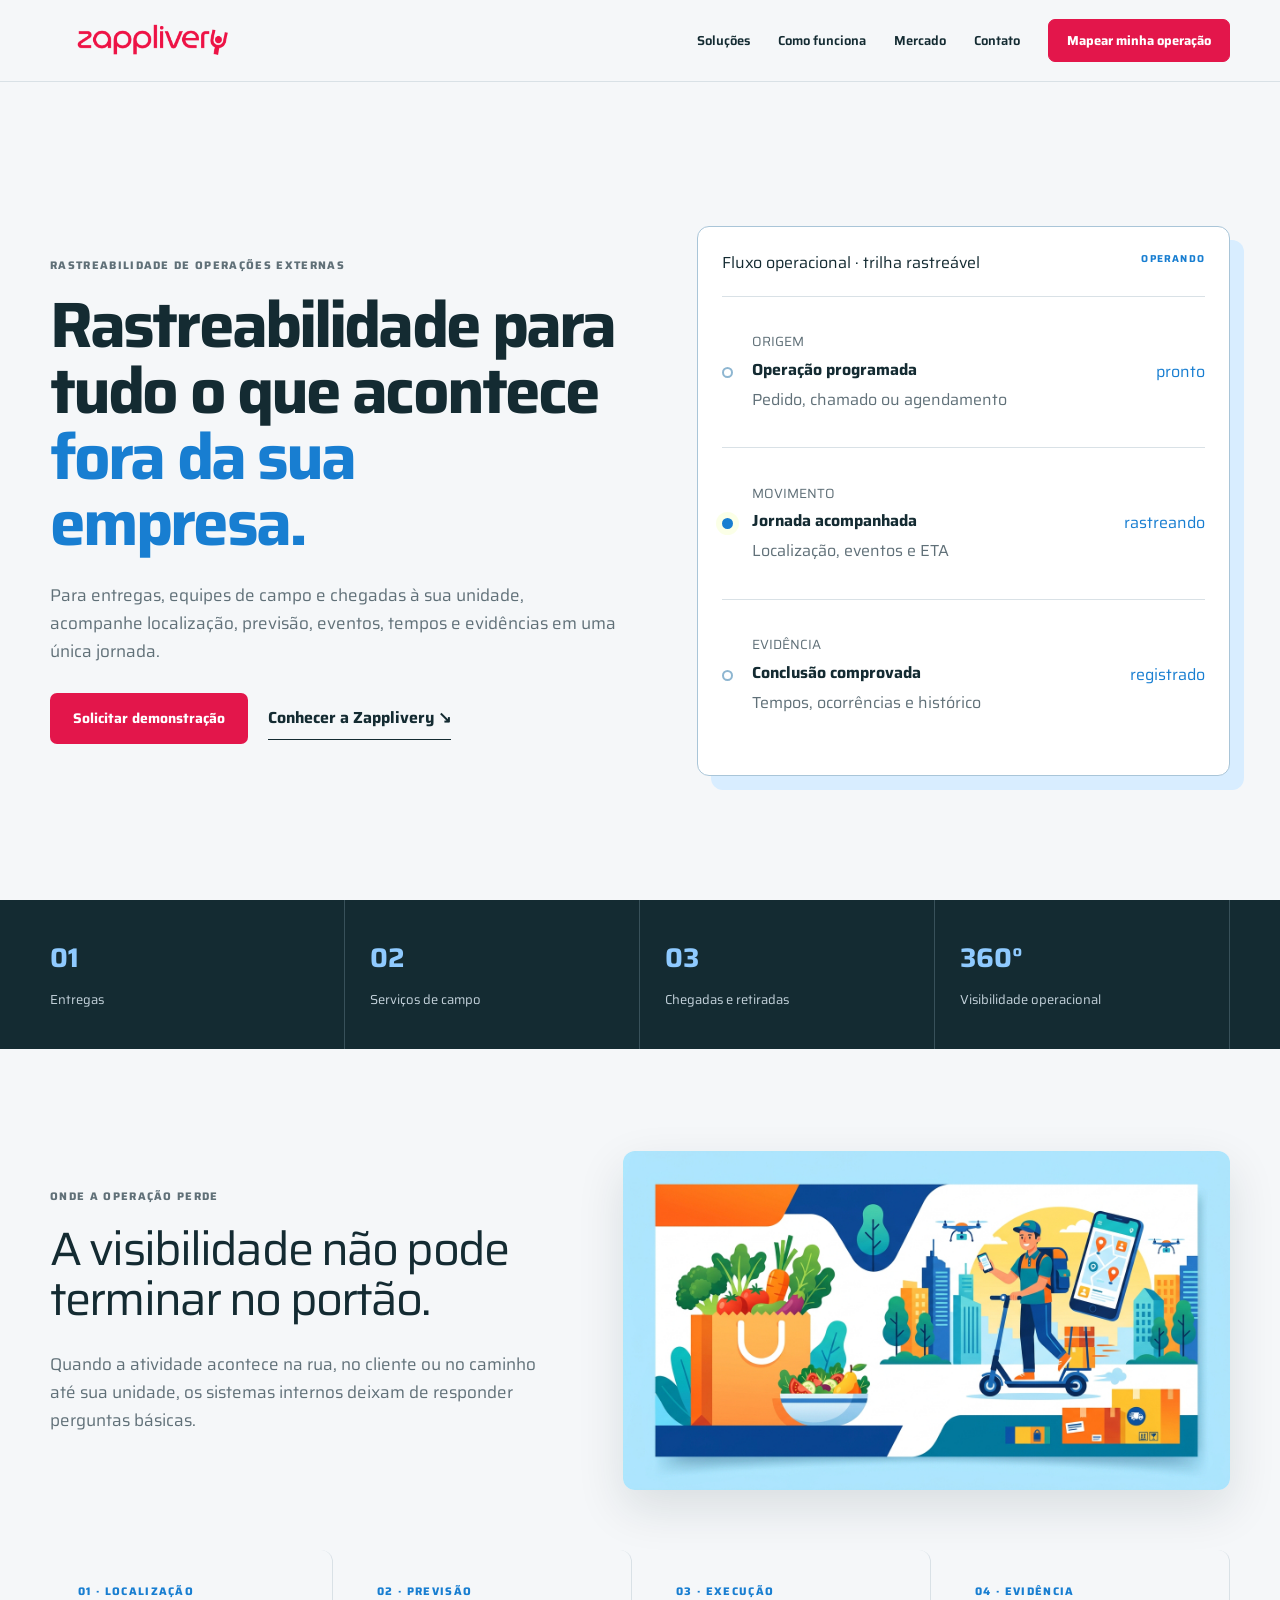
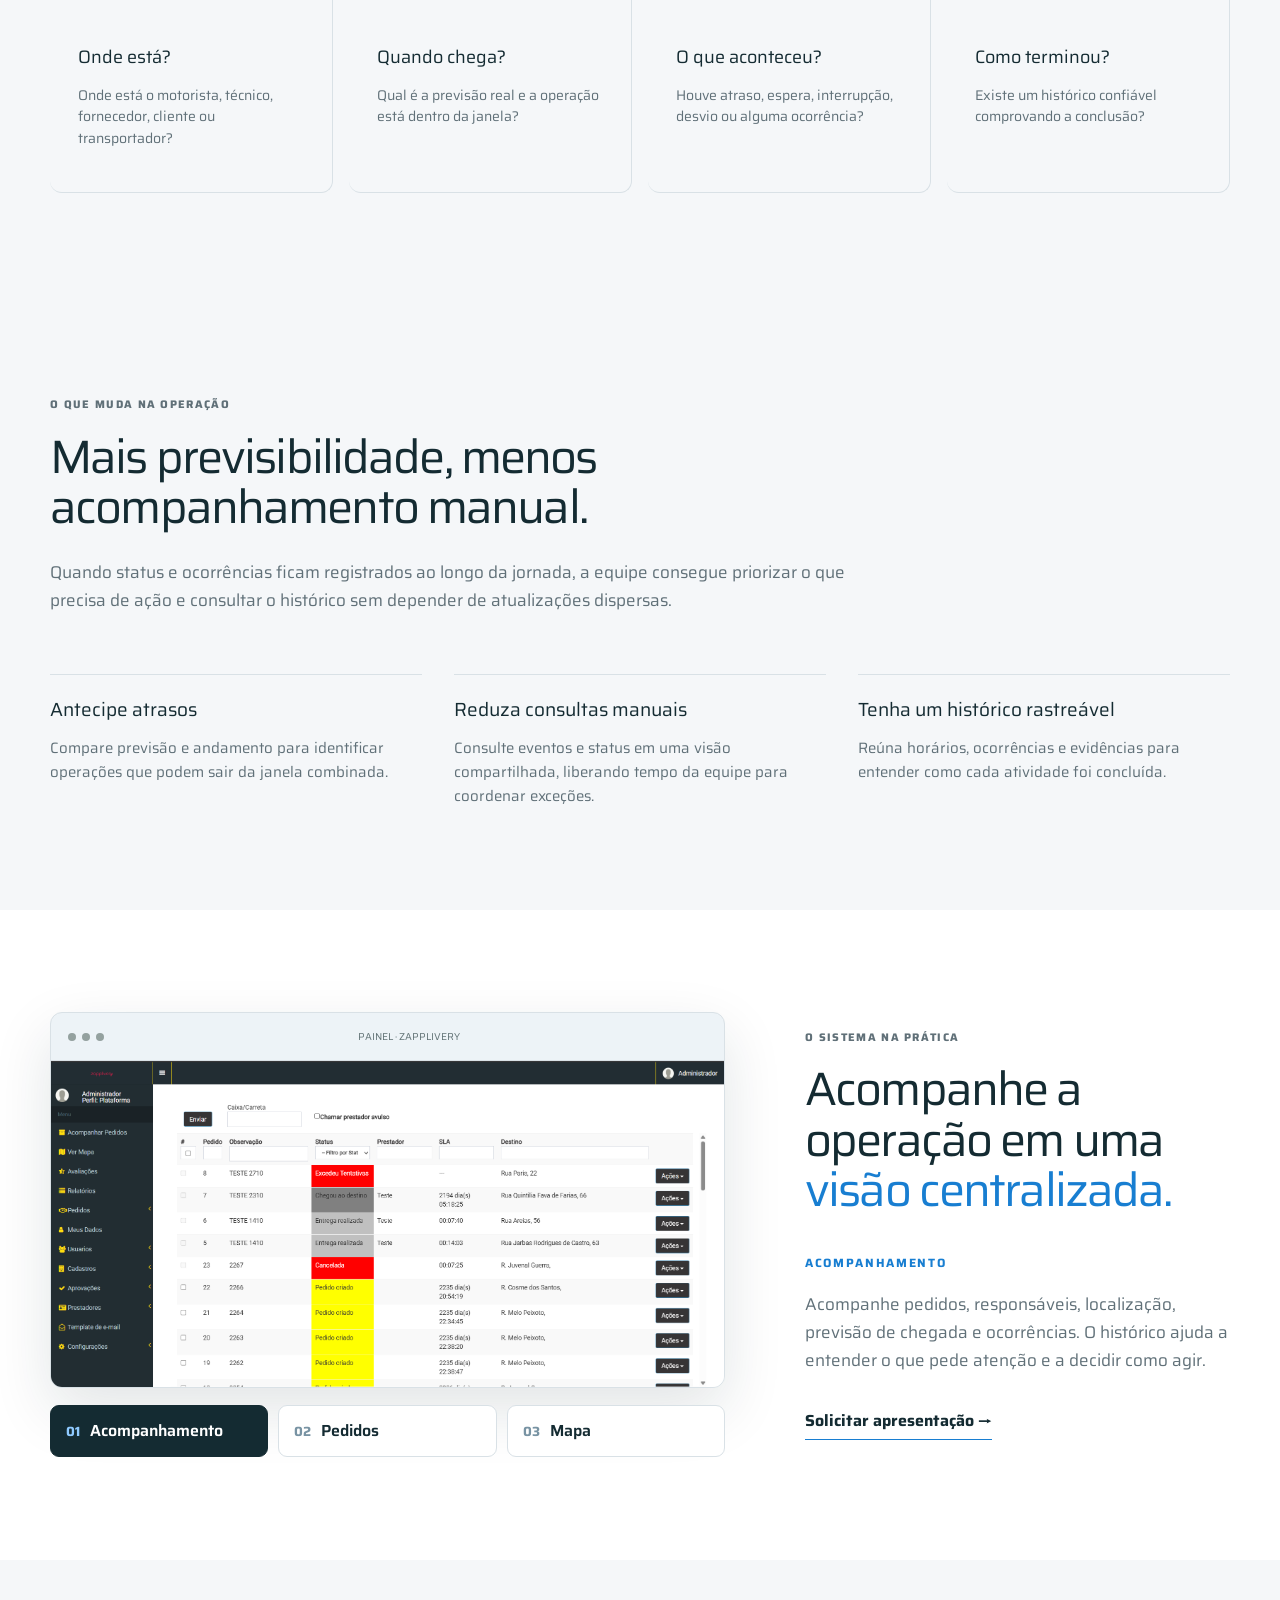
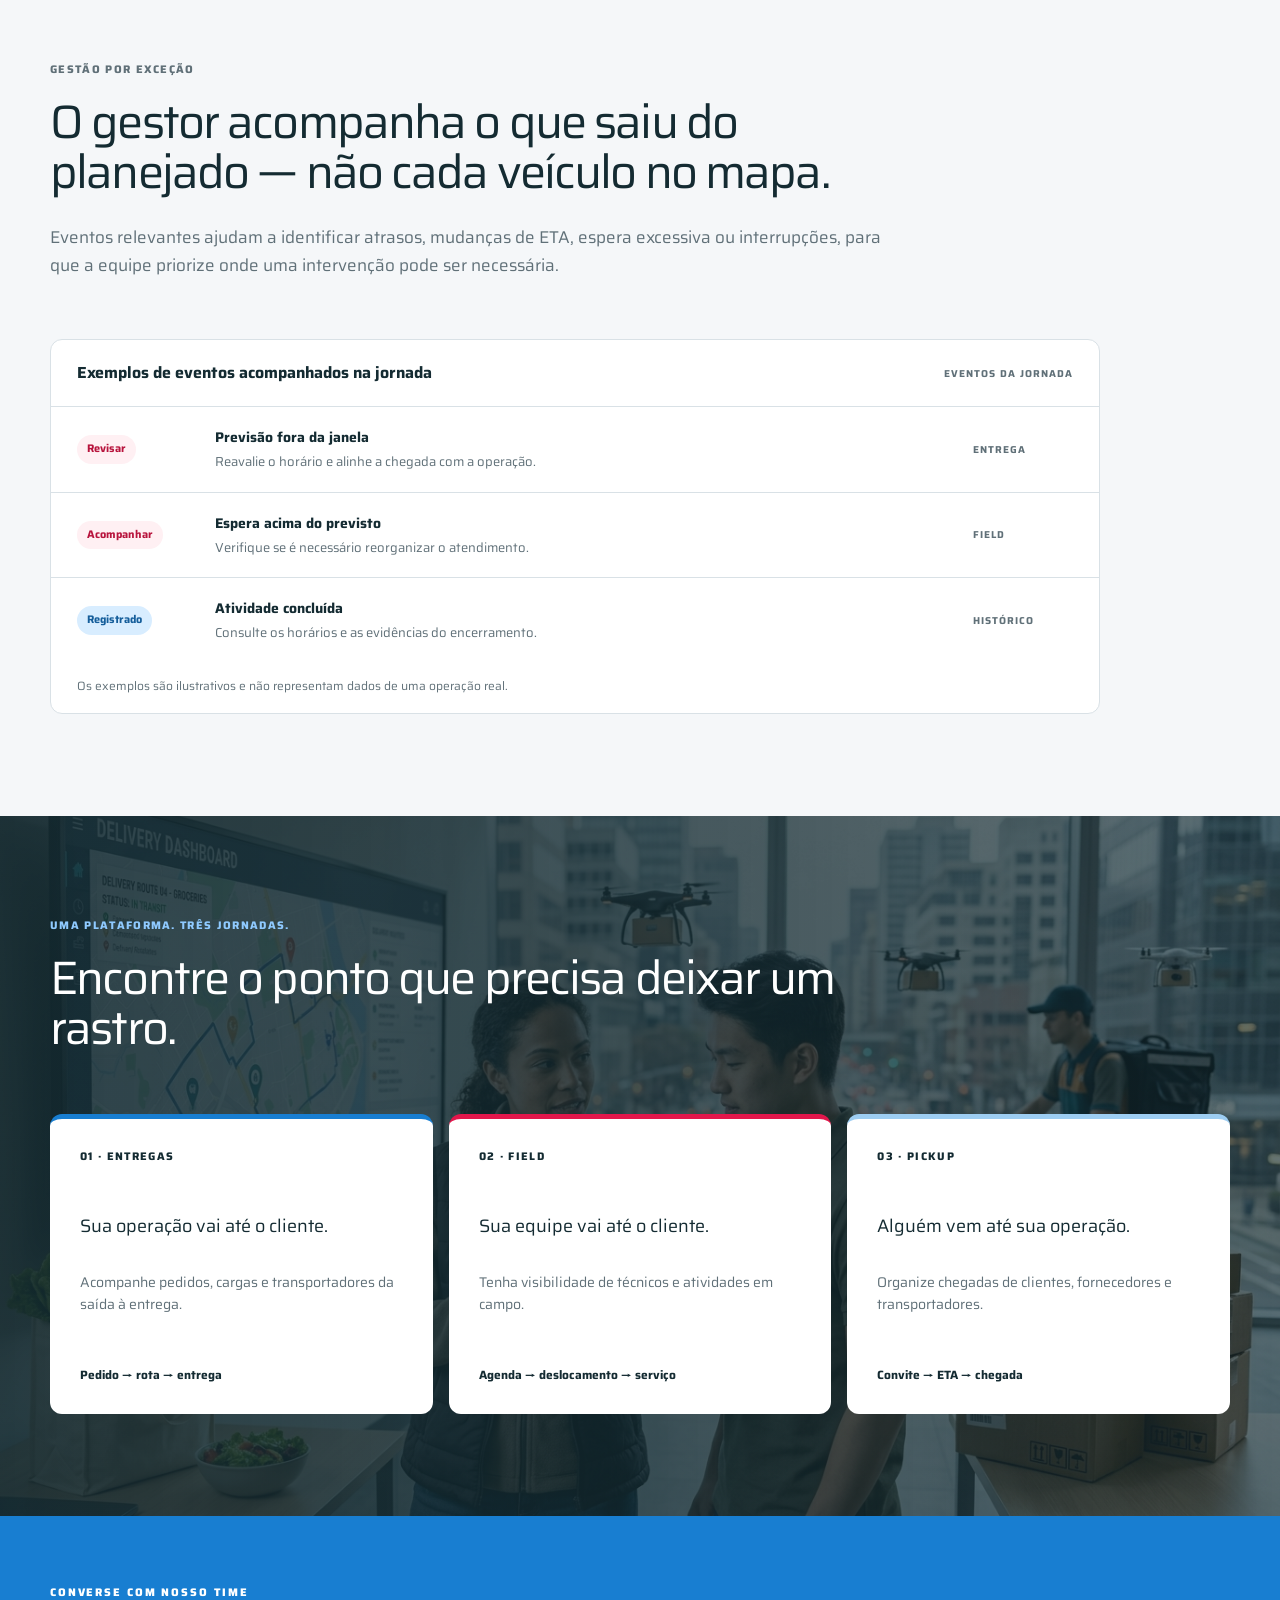
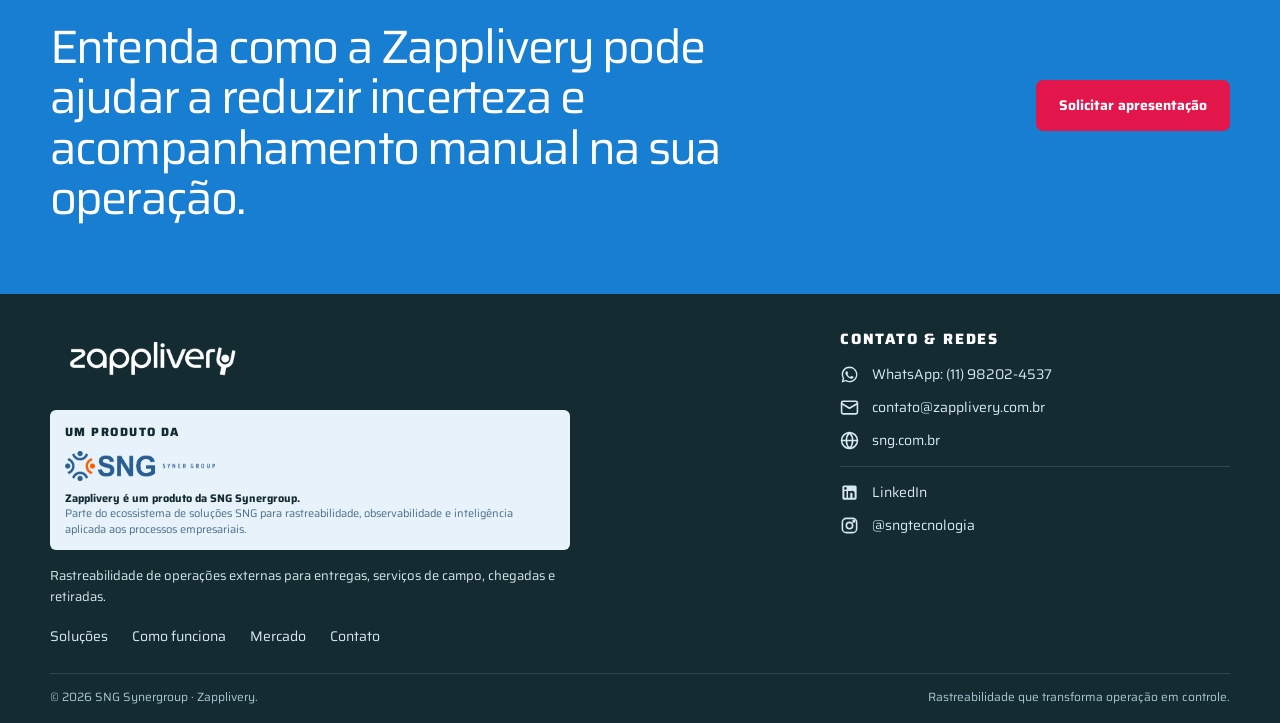
==== commit ac8d6bce: "melhorias" ====
--- a/index.html
+++ b/index.html
@@ -4,6 +4,11 @@
     <meta charset="utf-8" />
     <meta name="viewport" content="width=device-width,initial-scale=1" />
     <title>Zapplivery | Rastreabilidade de operações externas</title>
+    <meta
+      name="description"
+      content="Acompanhe entregas, equipes de campo e chegadas à sua operação com localização, previsão, eventos e evidências em uma única jornada."
+    />
+    <link rel="icon" href="assets/images/favicon.ico" sizes="any" />
     <link rel="stylesheet" href="assets/css/layout.css" />
     <link rel="stylesheet" href="assets/css/logo.css" />
     <link rel="stylesheet" href="assets/css/screenshots.css" />
@@ -34,13 +39,13 @@
             <em>fora da sua empresa.</em>
           </h1>
           <p class="fc-lead">
-            Tenha visibilidade de entregas, equipes de campo, transportadores,
-            clientes e fornecedores durante toda a operação — com localização,
-            ETA, eventos, tempos e evidências.
+            Para entregas, equipes de campo e chegadas à sua unidade, acompanhe
+            localização, previsão, eventos, tempos e evidências em uma única
+            jornada.
           </p>
           <div class="fc-actions">
             <a class="fc-button" href="contato.html"
-              >Quero mapear minha operação</a
+              >Solicitar demonstração</a
             ><a class="fc-link" href="como-funciona.html"
               >Conhecer a Zapplivery ↘</a
             >
@@ -124,6 +129,40 @@
             <span>04 · EVIDÊNCIA</span>
             <h3>Como terminou?</h3>
             <p>Existe um histórico confiável comprovando a conclusão?</p>
+          </article>
+        </div>
+      </section>
+      <section class="fc-section fc-outcomes-section">
+        <div class="fc-intro">
+          <p class="fc-kicker">O que muda na operação</p>
+          <h2>Mais previsibilidade, menos acompanhamento manual.</h2>
+          <p class="fc-copy">
+            Quando status e ocorrências ficam registrados ao longo da jornada,
+            a equipe consegue priorizar o que precisa de ação e consultar o
+            histórico sem depender de atualizações dispersas.
+          </p>
+        </div>
+        <div class="fc-outcomes">
+          <article>
+            <h3>Antecipe atrasos</h3>
+            <p>
+              Compare previsão e andamento para identificar operações que
+              podem sair da janela combinada.
+            </p>
+          </article>
+          <article>
+            <h3>Reduza consultas manuais</h3>
+            <p>
+              Consulte eventos e status em uma visão compartilhada, liberando
+              tempo da equipe para coordenar exceções.
+            </p>
+          </article>
+          <article>
+            <h3>Tenha um histórico rastreável</h3>
+            <p>
+              Reúna horários, ocorrências e evidências para entender como cada
+              atividade foi concluída.
+            </p>
           </article>
         </div>
       </section>
@@ -145,7 +184,7 @@
                 class="fc-tab active"
                 data-shot="assets/images/acompanharpedidos.png"
                 data-label="ACOMPANHAMENTO"
-                data-description="Consulte pedidos, acompanhe os status e tenha uma visão centralizada de toda a operação."
+                data-description="Acompanhe pedidos, responsáveis, localização, previsão de chegada e ocorrências. O histórico ajuda a entender o que pede atenção e a decidir como agir."
               >
                 <small>01</small>Acompanhamento</button
               ><button
@@ -170,13 +209,64 @@
             <h2>Acompanhe a operação em uma <em>visão centralizada.</em></h2>
             <b id="shot-label">ACOMPANHAMENTO</b>
             <p id="shot-description" class="fc-copy">
-              Consulte pedidos, acompanhe os status e tenha uma visão
-              centralizada de toda a operação.
+              Acompanhe pedidos, responsáveis, localização, previsão de
+              chegada e ocorrências. O histórico ajuda a entender o que pede
+              atenção e a decidir como agir.
             </p>
             <a class="fc-system-link" href="contato.html"
-              >Conhecer a Zapplivery →</a
+              >Solicitar apresentação →</a
             >
           </div>
+        </div>
+      </section>
+      <section class="fc-section fc-exceptions-section">
+        <div class="fc-intro">
+          <p class="fc-kicker">Gestão por exceção</p>
+          <h2>O gestor acompanha o que saiu do planejado — não cada veículo no mapa.</h2>
+          <p class="fc-copy">
+            Eventos relevantes ajudam a identificar atrasos, mudanças de ETA,
+            espera excessiva ou interrupções, para que a equipe priorize onde
+            uma intervenção pode ser necessária.
+          </p>
+        </div>
+        <div
+          class="fc-exception-panel"
+          aria-label="Exemplos ilustrativos de eventos operacionais"
+        >
+          <div class="fc-exception-panel-head">
+            <strong>Exemplos de eventos acompanhados na jornada</strong>
+            <span>EVENTOS DA JORNADA</span>
+          </div>
+          <ul class="fc-exception-list">
+            <li>
+              <span class="fc-exception-status attention">Revisar</span>
+              <span>
+                <strong>Previsão fora da janela</strong>
+                <small>Reavalie o horário e alinhe a chegada com a operação.</small>
+              </span>
+              <span class="fc-exception-type">ENTREGA</span>
+            </li>
+            <li>
+              <span class="fc-exception-status attention">Acompanhar</span>
+              <span>
+                <strong>Espera acima do previsto</strong>
+                <small>Verifique se é necessário reorganizar o atendimento.</small>
+              </span>
+              <span class="fc-exception-type">FIELD</span>
+            </li>
+            <li>
+              <span class="fc-exception-status recorded">Registrado</span>
+              <span>
+                <strong>Atividade concluída</strong>
+                <small>Consulte os horários e as evidências do encerramento.</small>
+              </span>
+              <span class="fc-exception-type">HISTÓRICO</span>
+            </li>
+          </ul>
+          <p class="fc-exception-note">
+            Os exemplos são ilustrativos e não representam dados de uma
+            operação real.
+          </p>
         </div>
       </section>
       <section class="fc-section fc-delivery-section">
@@ -213,11 +303,11 @@
         <div class="fc-cta-copy">
           <p class="fc-cta-kicker">Converse com nosso time</p>
           <h2>
-            Mapeie sua operação e identifique onde reduzir incerteza e trabalho
-            manual.
+            Entenda como a Zapplivery pode ajudar a reduzir incerteza e
+            acompanhamento manual na sua operação.
           </h2>
         </div>
-        <a class="fc-cta" href="contato.html">Falar com um especialista</a>
+        <a class="fc-cta" href="contato.html">Solicitar apresentação</a>
       </section>
     </main>
     <footer class="fc-footer">
--- a/assets/css/fontcash-layout.css
+++ b/assets/css/fontcash-layout.css
@@ -64,20 +64,22 @@
 .fc-page-hero h1 { font-size: clamp(42px, 5.5vw, 76px); line-height: 1.02; }
 .fc-process { gap: 16px; }
 .fc-process article { min-height: 330px; padding: 30px; border-radius: 12px; }
-.fc-contact { grid-template-columns: 1fr 1fr; }
+.fc-contact { grid-template-columns: 0.75fr 1fr; }
 .fc-photo { min-height: 780px; }
 .fc-form { padding: 70px max(40px, calc((50vw - 590px) + 40px)); }
 .footer-shell { padding-inline: max(24px, calc((100vw - 1180px) / 2)); }
 @media (max-width: 1228px) { .fc-page-hero { padding-inline: 24px; } }
 @media (min-width: 981px) {
   .fc-contact .fc-form {
-    gap: 12px 18px;
-    padding-block: 22px;
+    gap: 14px 18px;
+    padding: 28px clamp(28px, 4.5vw, 72px);
   }
   .fc-contact .fc-form h2 {
     margin-bottom: 0;
-    font-size: clamp(30px, 2.6vw, 36px);
-    line-height: 1.05;
+    font-size: clamp(30px, 2.7vw, 37px);
+    line-height: 1;
+    letter-spacing: -0.05em;
+    max-width: 720px;
   }
   .fc-contact .fc-form > p {
     margin: 0;
@@ -89,10 +91,22 @@
   .fc-contact .fc-form input,
   .fc-contact .fc-form select,
   .fc-contact .fc-form textarea {
-    padding-block: 7px;
+    border: 1px solid var(--fc-palette-border);
+    border-radius: 10px;
+    background: #f2f6f5;
+    padding: 11px 13px;
+  }
+  .fc-contact .fc-form input:focus,
+  .fc-contact .fc-form select:focus,
+  .fc-contact .fc-form textarea:focus {
+    border-color: var(--fc-palette-blue);
+    background: #fff;
+    outline: 2px solid rgb(24 126 209 / 15%);
+    outline-offset: 1px;
   }
   .fc-contact .fc-form textarea {
-    height: 84px;
+    height: 96px;
+    resize: vertical;
   }
 }
 @media (max-width: 980px) {
@@ -188,6 +202,148 @@
 body.fc {
   background: var(--fc-palette-bg);
   color: var(--fc-palette-navy);
+  line-height: 1.5;
+}
+
+.fc-nav {
+  font-size: 13px;
+  font-weight: 600;
+}
+
+.fc h1,
+.fc-page-hero h1,
+.fc-hero h1 {
+  font-size: clamp(42px, 5.6vw, 64px);
+  font-weight: 700;
+  line-height: 1.03;
+  letter-spacing: -0.045em;
+}
+
+.fc h2,
+.fc .fc-system-copy h2,
+.fc .fc-cta-band h2 {
+  font-size: clamp(34px, 3.66vw, 50px);
+  font-weight: 400;
+  line-height: 1.08;
+  letter-spacing: -0.04em;
+}
+
+.fc h3,
+.fc-grid-4 h3,
+.fc-card h3,
+.fc-process h3 {
+  font-size: 18px;
+  font-weight: 400;
+  line-height: 1.5;
+  letter-spacing: normal;
+}
+
+.fc-kicker {
+  font-size: 11px;
+  font-weight: 750;
+  line-height: 1.5;
+  letter-spacing: 0.12em;
+}
+
+.fc-lead,
+.fc-copy {
+  font-size: 17px;
+  font-weight: 400;
+  line-height: 1.65;
+}
+
+.fc-photo-copy > p:last-child {
+  font-size: 17px;
+  font-weight: 400;
+  line-height: 1.65;
+}
+
+.fc-hero .fc-lead {
+  line-height: 1.65;
+}
+
+.fc-form > p {
+  font-size: 14px;
+  font-weight: 400;
+  line-height: 1.35;
+}
+
+.fc-form label,
+.fc-form input,
+.fc-form select,
+.fc-form textarea {
+  font-size: 12px;
+  font-weight: 800;
+  line-height: 1.5;
+}
+
+.fc-form .consent,
+.fc-form .consent input {
+  font-weight: 500;
+}
+
+.fc-grid-4 p,
+.fc-card p,
+.fc-process article p,
+.fc-process li {
+  font-size: 14px;
+  line-height: 1.55;
+}
+
+.fc-card small,
+.fc-grid-4 article > span,
+.fc-process span {
+  font-size: 11px;
+  font-weight: 750;
+  letter-spacing: 0.12em;
+}
+
+.fc-cta,
+.fc-button {
+  font-size: 14px;
+  font-weight: 700;
+  line-height: 1.5;
+}
+
+.fc-link,
+.fc-system-link {
+  font-size: 16px;
+  font-weight: 700;
+  line-height: 1.5;
+}
+
+body.fc a.fc-back-link,
+body.fc a.fc-help-link {
+  display: inline-block;
+  font-size: 13px;
+  font-weight: 600;
+  line-height: 1.5;
+}
+
+body.fc a.fc-back-link {
+  margin-bottom: 20px;
+  color: var(--fc-palette-blue);
+}
+
+body.fc a.fc-help-link {
+  color: var(--fc-palette-pink);
+  font-weight: 800;
+}
+
+.fc-form-links {
+  grid-column: 1 / -1;
+  display: flex;
+  align-items: center;
+  justify-content: space-between;
+  gap: 16px;
+}
+
+body.fc .fc-form-links .fc-back-link {
+  margin-bottom: 0;
+}
+
+body.fc .fc-form-links .fc-help-link {
+  flex: 0 0 auto;
 }
 
 .fc-header {
@@ -201,9 +357,9 @@
 }
 
 .fc-nav .fc-cta {
-  background: transparent;
-  color: var(--fc-palette-navy) !important;
-  border: 1px solid #a9c5d8;
+  background: var(--fc-palette-pink);
+  color: #fff !important;
+  border: 1px solid var(--fc-palette-pink);
 }
 
 .fc-cta,
@@ -233,6 +389,20 @@
 .fc h2,
 .fc h3 {
   color: var(--fc-palette-navy);
+}
+
+.fc-photo-copy,
+.fc-photo-copy h1,
+.fc-photo-copy h2 {
+  color: #fff;
+}
+
+.fc .fc-photo-copy h1 {
+  margin: 0 0 25px;
+  font-size: clamp(35px, 4.5vw, 58px);
+  font-weight: 500;
+  line-height: 1.04;
+  letter-spacing: -0.04em;
 }
 
 .fc h1 em,
@@ -479,3 +649,190 @@
     box-shadow: 0 0 0 8px rgb(24 126 209 / 0%);
   }
 }
+
+.fc-outcomes {
+  display: grid;
+  grid-template-columns: repeat(3, minmax(0, 1fr));
+  gap: 32px;
+}
+
+.fc-outcomes article {
+  border-top: 1px solid var(--fc-palette-border);
+  padding-top: 20px;
+}
+
+.fc-outcomes h3 {
+  margin: 0 0 12px;
+  font-size: 19px;
+}
+
+.fc-outcomes p {
+  margin: 0;
+  color: var(--fc-palette-muted);
+  font-size: 15px;
+  line-height: 1.6;
+}
+
+.fc-exception-panel {
+  max-width: 1050px;
+  overflow: hidden;
+  border: 1px solid var(--fc-palette-border);
+  border-radius: 12px;
+  background: #fff;
+  color: var(--fc-palette-navy);
+}
+
+.fc-exception-panel-head {
+  display: flex;
+  align-items: center;
+  justify-content: space-between;
+  gap: 20px;
+  padding: 21px 26px;
+  border-bottom: 1px solid var(--fc-palette-border);
+}
+
+.fc-exception-panel-head strong {
+  font-size: 16px;
+  font-weight: 700;
+}
+
+.fc-exception-panel-head > span,
+.fc-exception-type {
+  color: var(--fc-palette-muted);
+  font-size: 10px;
+  font-weight: 700;
+  letter-spacing: 0.1em;
+}
+
+.fc-exception-list {
+  margin: 0;
+  padding: 0;
+  list-style: none;
+}
+
+.fc-exception-list li {
+  display: grid;
+  grid-template-columns: 118px minmax(0, 1fr) 100px;
+  align-items: center;
+  gap: 20px;
+  padding: 20px 26px;
+  border-bottom: 1px solid var(--fc-palette-border);
+}
+
+.fc-exception-list li:last-child {
+  border-bottom: 0;
+}
+
+.fc-exception-list li > span:nth-child(2) strong,
+.fc-exception-list li > span:nth-child(2) small {
+  display: block;
+}
+
+.fc-exception-list li > span:nth-child(2) strong {
+  margin-bottom: 4px;
+  font-size: 14px;
+  font-weight: 700;
+}
+
+.fc-exception-list li > span:nth-child(2) small {
+  color: var(--fc-palette-muted);
+  font-size: 13px;
+  line-height: 1.5;
+}
+
+.fc-exception-status {
+  width: fit-content;
+  border-radius: 99px;
+  padding: 6px 10px;
+  font-size: 11px;
+  font-weight: 700;
+}
+
+.fc-exception-status.attention {
+  background: #fff0f3;
+  color: #b8143d;
+}
+
+.fc-exception-status.recorded {
+  background: var(--fc-palette-light-blue);
+  color: #155e9b;
+}
+
+.fc-exception-note {
+  margin: 0;
+  padding: 14px 26px 18px;
+  color: var(--fc-palette-muted);
+  font-size: 12px;
+  line-height: 1.5;
+}
+
+.fc-table-wrap {
+  max-width: 100%;
+  overflow-x: auto;
+  overscroll-behavior-x: contain;
+}
+
+.fc-table-caption {
+  padding: 0 0 12px;
+  color: var(--fc-palette-muted);
+  font-size: 13px;
+  text-align: left;
+}
+
+.fc-table-scroll-hint {
+  display: none;
+}
+
+@media (max-width: 700px) {
+  .fc-outcomes {
+    grid-template-columns: 1fr;
+    gap: 24px;
+  }
+
+  .fc-exception-panel-head {
+    align-items: flex-start;
+    flex-direction: column;
+    gap: 7px;
+    padding: 19px 18px;
+  }
+
+  .fc-exception-list li {
+    grid-template-columns: minmax(0, 1fr) auto;
+    gap: 8px 12px;
+    padding: 17px 18px;
+  }
+
+  .fc-exception-list li > span:nth-child(2) {
+    grid-column: 1;
+    grid-row: 1 / 3;
+  }
+
+  .fc-exception-status {
+    grid-column: 2;
+    grid-row: 1;
+  }
+
+  .fc-exception-type {
+    grid-column: 2;
+    grid-row: 2;
+    text-align: right;
+  }
+
+  .fc-exception-note {
+    padding: 12px 18px 16px;
+  }
+
+  .fc-table th,
+  .fc-table td {
+    padding: 14px 10px;
+    font-size: 13px;
+    white-space: nowrap;
+  }
+
+  .fc-table-scroll-hint {
+    display: block;
+    margin: 10px 0 0;
+    color: var(--fc-palette-muted);
+    font-size: 12px;
+  }
+}
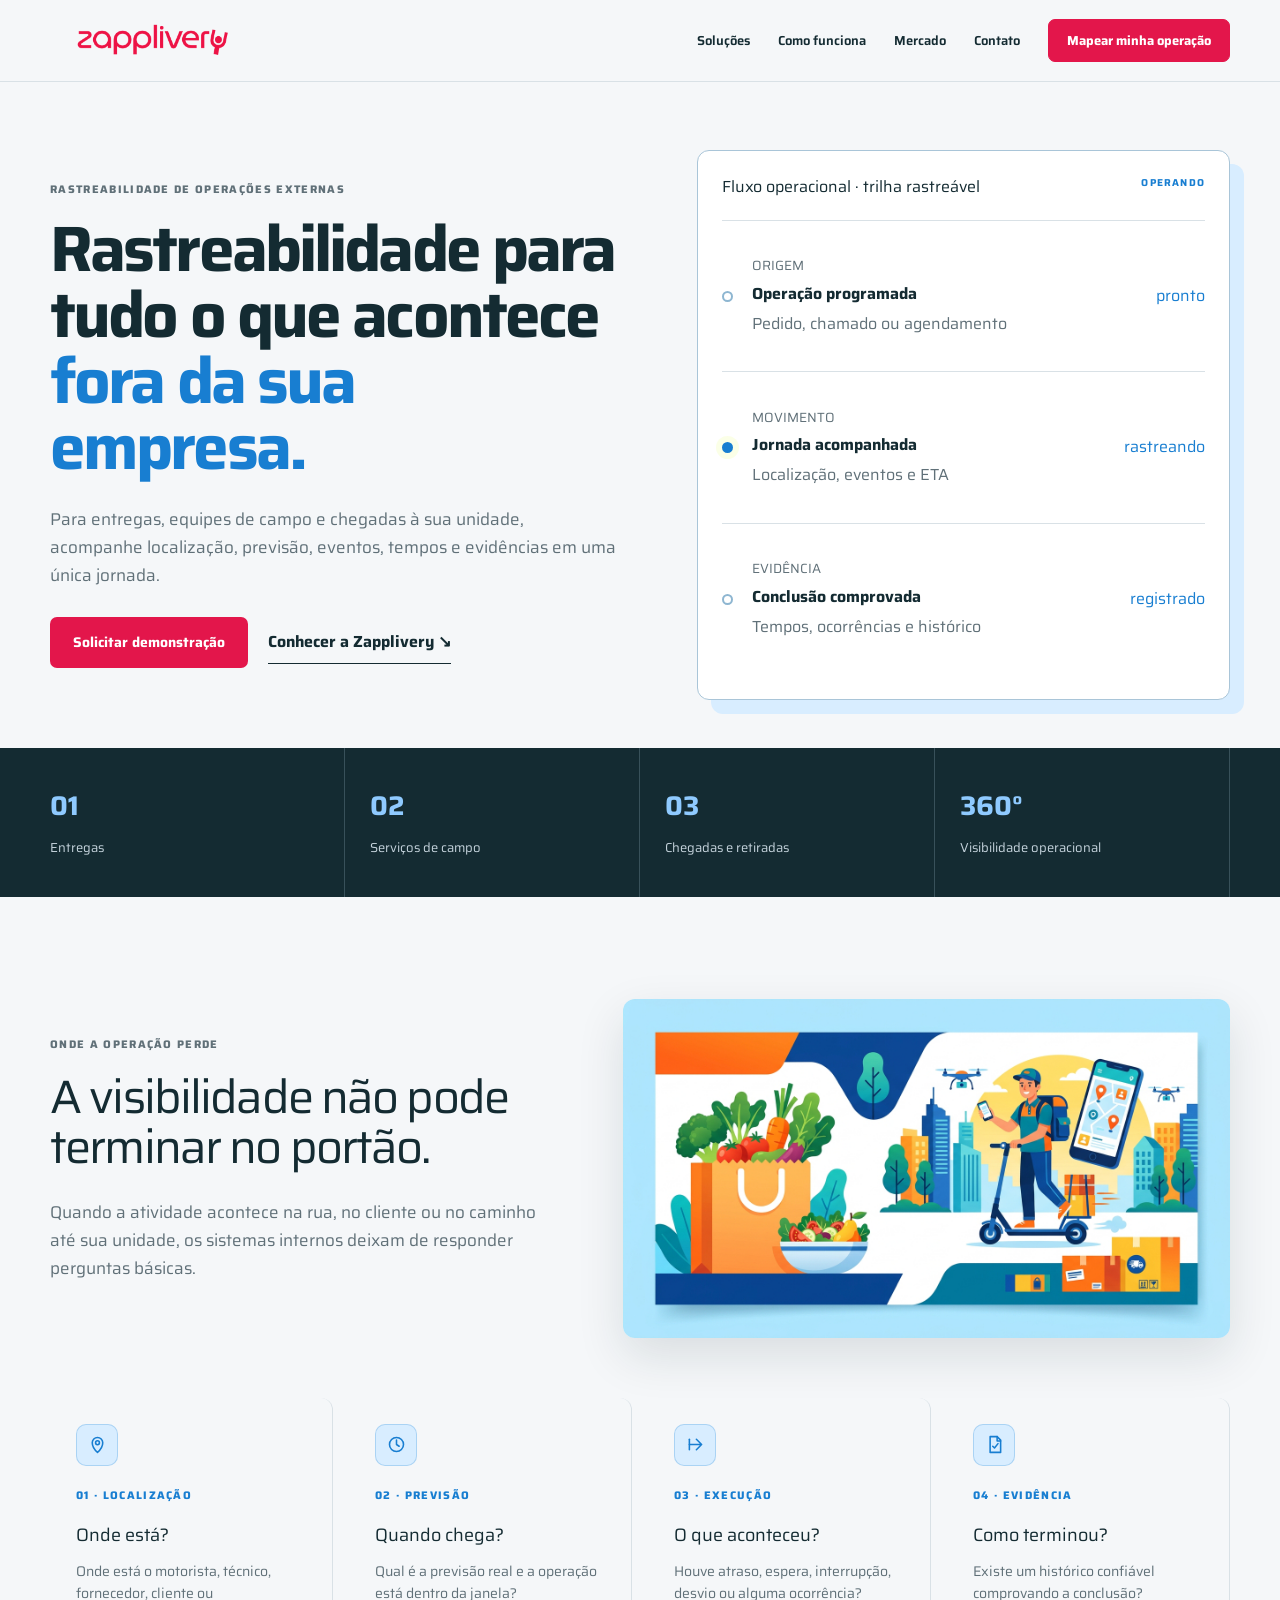
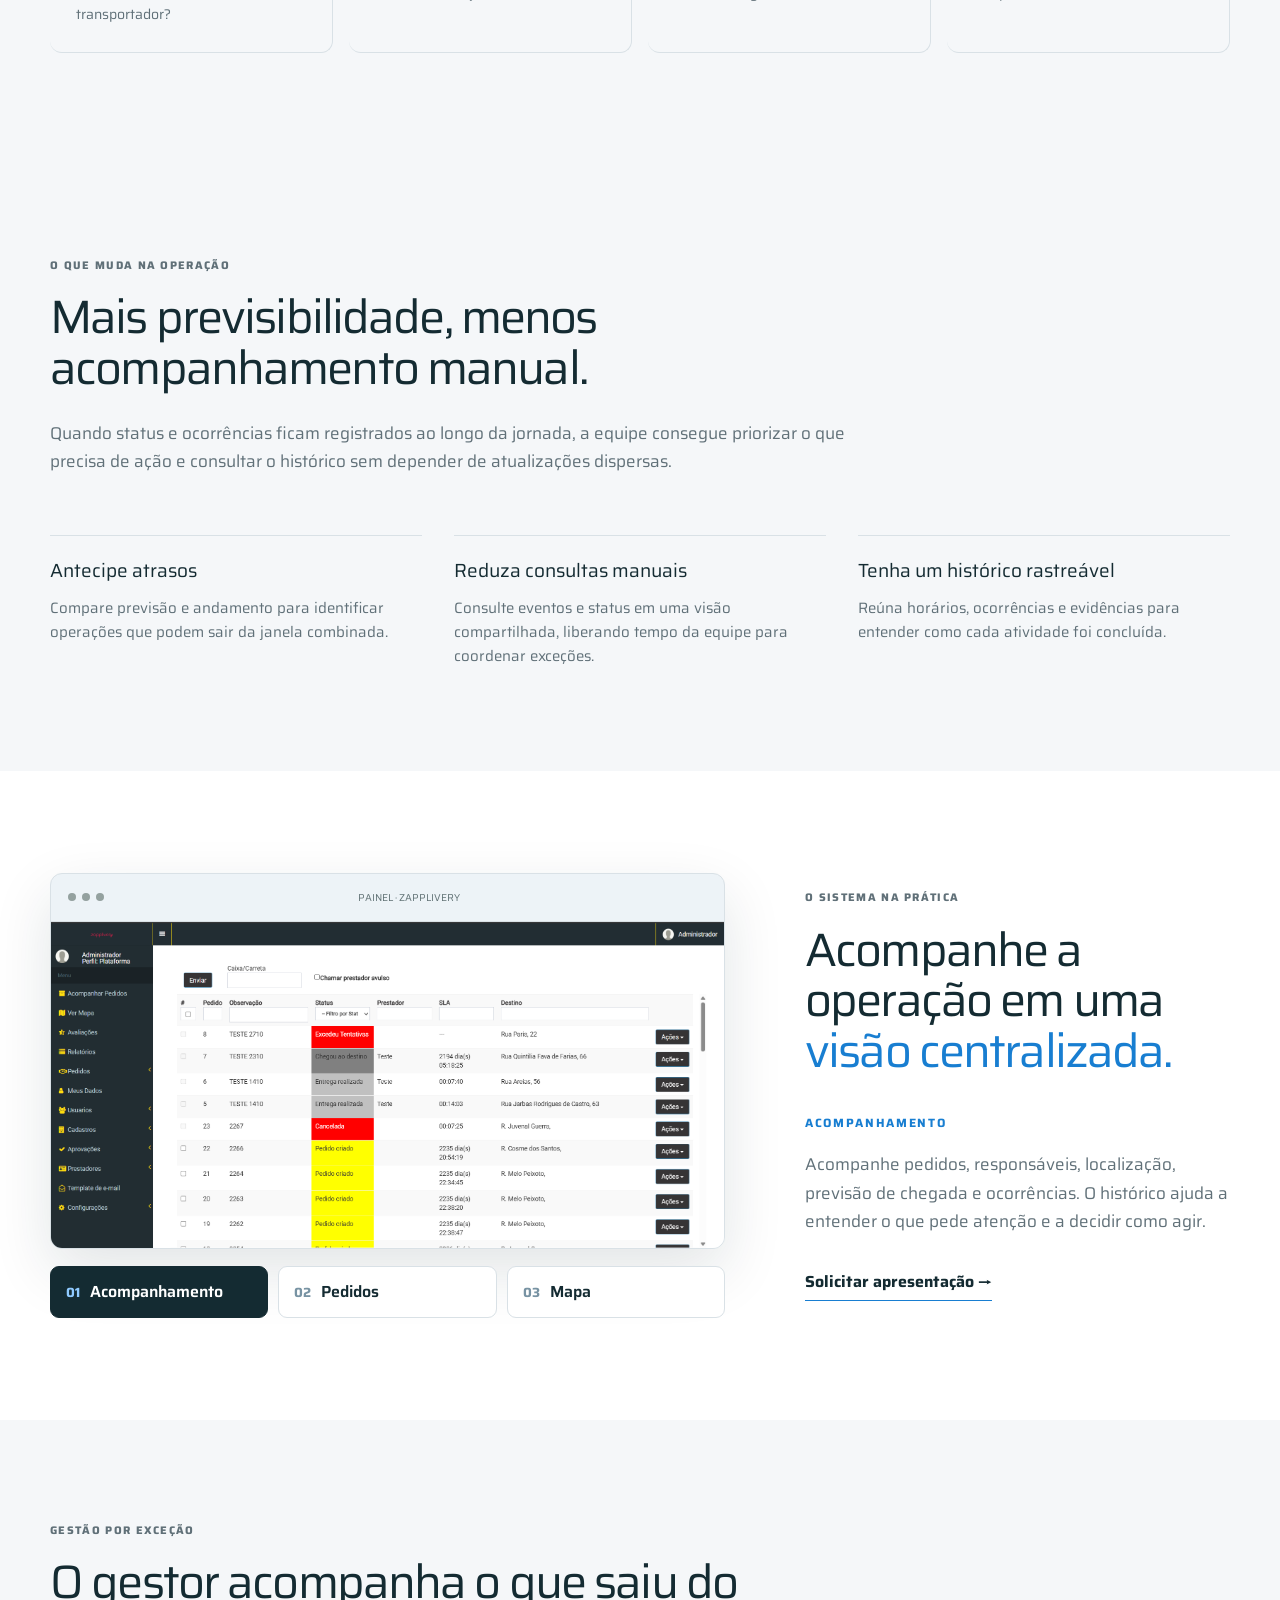
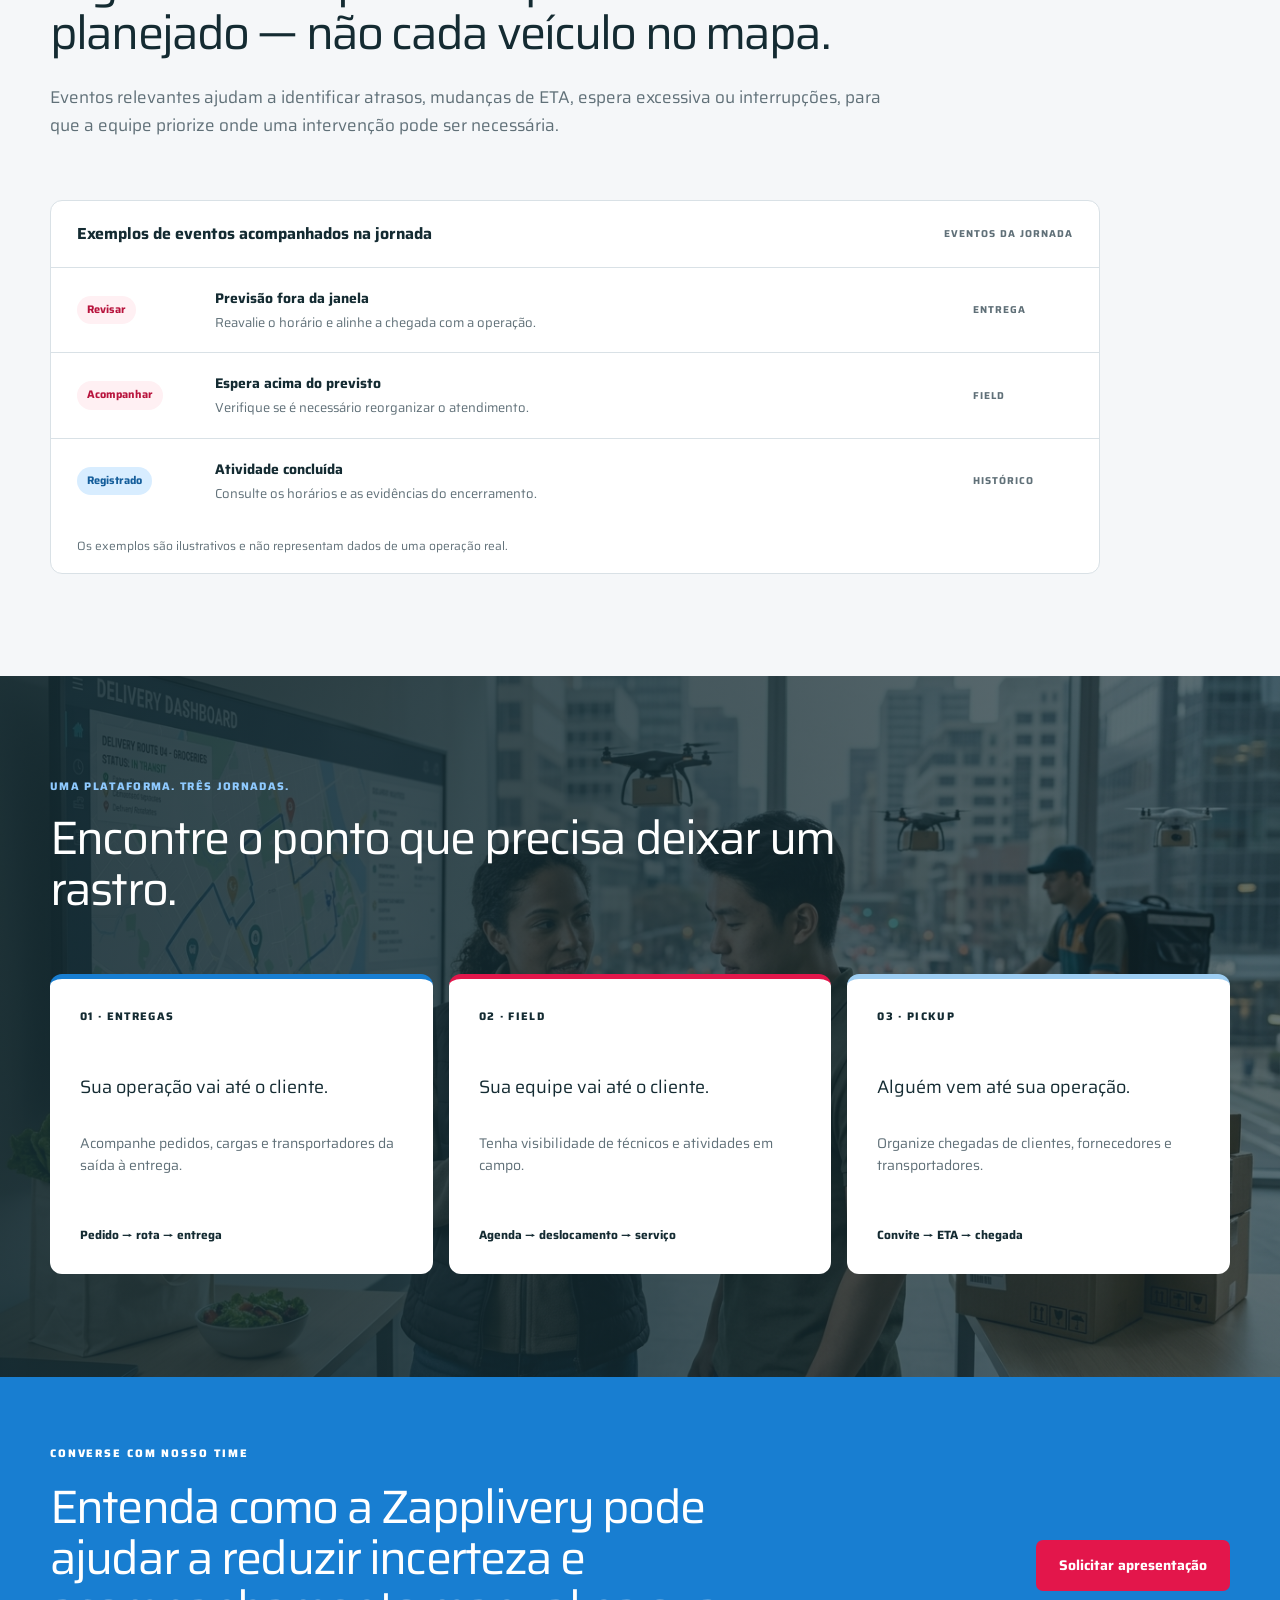
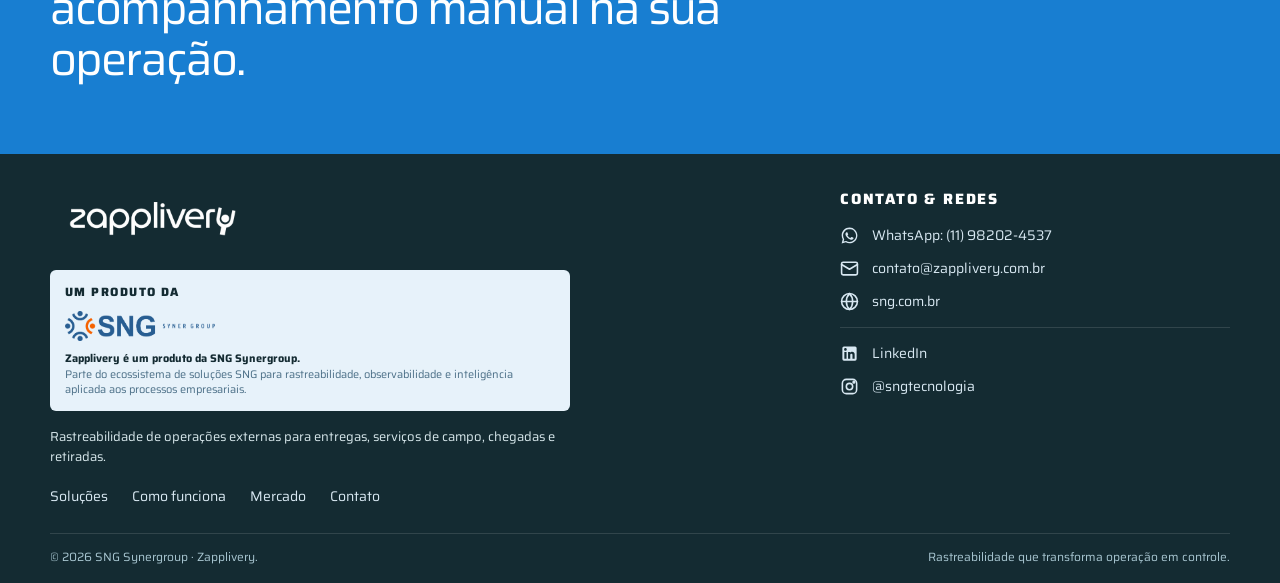
==== commit 70515ddc: "espacamentos" ====
--- a/index.html
+++ b/index.html
@@ -106,6 +106,7 @@
         </div>
         <div class="fc-grid-4">
           <article>
+            <div class="fc-feature-icon" aria-hidden="true"><svg viewBox="0 0 24 24"><path d="M12 21s6-5.1 6-11a6 6 0 1 0-12 0c0 5.9 6 11 6 11Z"/><circle cx="12" cy="10" r="2.2"/></svg></div>
             <span>01 · LOCALIZAÇÃO</span>
             <h3>Onde está?</h3>
             <p>
@@ -114,11 +115,13 @@
             </p>
           </article>
           <article>
+            <div class="fc-feature-icon" aria-hidden="true"><svg viewBox="0 0 24 24"><circle cx="12" cy="12" r="8"/><path d="M12 7v5l3 2"/></svg></div>
             <span>02 · PREVISÃO</span>
             <h3>Quando chega?</h3>
             <p>Qual é a previsão real e a operação está dentro da janela?</p>
           </article>
           <article>
+            <div class="fc-feature-icon" aria-hidden="true"><svg viewBox="0 0 24 24"><path d="M5 12h14M13 6l6 6-6 6"/><path d="M5 6v12"/></svg></div>
             <span>03 · EXECUÇÃO</span>
             <h3>O que aconteceu?</h3>
             <p>
@@ -126,6 +129,7 @@
             </p>
           </article>
           <article>
+            <div class="fc-feature-icon" aria-hidden="true"><svg viewBox="0 0 24 24"><path d="M7 3h8l4 4v14H7z"/><path d="M15 3v5h4M10 14l2 2 4-5"/></svg></div>
             <span>04 · EVIDÊNCIA</span>
             <h3>Como terminou?</h3>
             <p>Existe um histórico confiável comprovando a conclusão?</p>
--- a/assets/css/fontcash-layout.css
+++ b/assets/css/fontcash-layout.css
@@ -62,6 +62,8 @@
 .fc-cta-band h2 { max-width: 850px; font-size: clamp(34px, 4vw, 48px); font-weight: 500; line-height: 1.18; letter-spacing: -.04em; }
 .fc-page-hero { max-width: 1180px; margin: auto; padding: 100px 0 80px; }
 .fc-page-hero h1 { font-size: clamp(42px, 5.5vw, 76px); line-height: 1.02; }
+body.fc .fc-page-hero > a.fc-back-link { margin-bottom: 56px; }
+.fc-page-hero > .fc-kicker { margin-bottom: 24px; }
 .fc-process { gap: 16px; }
 .fc-process article { min-height: 330px; padding: 30px; border-radius: 12px; }
 .fc-contact { grid-template-columns: 0.75fr 1fr; }
@@ -836,3 +838,209 @@
     font-size: 12px;
   }
 }
+
+/* Keep the composition content-led: viewport height must not create empty space. */
+.fc-hero,
+.fc-contact,
+.fc-contact .fc-form {
+  min-height: auto;
+}
+
+@media (max-width: 980px) {
+  .fc-hero,
+  .fc-contact .fc-photo,
+  .fc-contact .fc-form {
+    min-height: auto;
+  }
+
+  .fc-hero > *,
+  .fc-system-layout > *,
+  .fc-contact > * {
+    min-width: 0;
+    max-width: 100%;
+  }
+
+  .fc-flow {
+    width: 100%;
+  }
+
+  .fc-contact .fc-photo {
+    aspect-ratio: 4 / 3;
+  }
+}
+
+@media (max-width: 620px) {
+  .fc-hero,
+  .fc-contact .fc-photo,
+  .fc-contact .fc-form {
+    min-height: auto;
+  }
+
+  .fc-contact .fc-photo {
+    aspect-ratio: 1 / 1;
+  }
+
+  .fc-hero h1,
+  .fc-hero .fc-lead,
+  .fc-flow-head,
+  .fc-flow-item {
+    overflow-wrap: anywhere;
+  }
+
+  .fc-flow-head {
+    gap: 16px;
+  }
+
+  .fc-flow-item {
+    grid-template-columns: 14px minmax(0, 1fr);
+  }
+
+  .fc-flow-item mark {
+    grid-column: 2;
+  }
+}
+
+/* Refined card rhythm and reusable line icons. */
+.fc-page-hero + .fc-section {
+  padding-top: clamp(36px, 4vw, 56px);
+}
+
+.fc-page-hero + .fc-applications-section {
+  padding-top: 0;
+}
+
+.fc-grid-4 article,
+.fc-process article {
+  display: flex;
+  flex-direction: column;
+  min-height: 0;
+}
+
+.fc-grid-4 article {
+  padding: 26px;
+}
+
+.fc-feature-icon {
+  display: grid;
+  width: 42px;
+  height: 42px;
+  margin-bottom: 22px;
+  border: 1px solid rgb(24 126 209 / 24%);
+  border-radius: 10px;
+  background: var(--fc-palette-light-blue);
+  color: var(--fc-palette-blue);
+  place-items: center;
+}
+
+.fc-feature-icon svg,
+.fc-table-heading svg {
+  width: 21px;
+  height: 21px;
+  fill: none;
+  stroke: currentColor;
+  stroke-width: 1.8;
+  stroke-linecap: round;
+  stroke-linejoin: round;
+}
+
+.fc-grid-4 article > span {
+  margin-bottom: 18px;
+}
+
+.fc-grid-4 h3,
+.fc-process h3 {
+  margin: 0 0 12px;
+}
+
+.fc-grid-4 p,
+.fc-process article p {
+  margin: 0;
+}
+
+.fc-process {
+  gap: 14px;
+  background: transparent;
+}
+
+.fc-process article {
+  padding: 28px;
+  border: 1px solid var(--fc-palette-border);
+  box-shadow: 0 12px 32px rgb(20 43 50 / 6%);
+}
+
+.fc-process-top {
+  display: flex;
+  align-items: flex-start;
+  justify-content: space-between;
+  gap: 20px;
+  margin-bottom: 24px;
+}
+
+.fc-process-top .fc-feature-icon {
+  flex: 0 0 auto;
+  margin: 0;
+}
+
+.fc-process ul {
+  margin: 20px 0 0;
+  padding: 18px 0 0;
+  border-top: 1px solid var(--fc-palette-border);
+  list-style: none;
+}
+
+.fc-process li {
+  position: relative;
+  margin: 9px 0;
+  padding-left: 18px;
+}
+
+.fc-process li::before {
+  position: absolute;
+  top: 0.7em;
+  left: 0;
+  width: 6px;
+  height: 6px;
+  border-radius: 50%;
+  background: var(--fc-palette-blue);
+  content: "";
+  transform: translateY(-50%);
+}
+
+.fc-table-wrap {
+  border: 1px solid var(--fc-palette-border);
+  border-radius: 12px;
+  background: #fff;
+  box-shadow: 0 16px 42px rgb(20 43 50 / 7%);
+}
+
+.fc-table-caption {
+  padding: 18px 22px;
+  border-bottom: 1px solid var(--fc-palette-border);
+  font-weight: 600;
+}
+
+.fc-table-heading {
+  display: inline-flex;
+  align-items: center;
+  justify-content: center;
+  gap: 9px;
+}
+
+.fc-table-heading svg {
+  color: var(--fc-palette-blue);
+}
+
+@media (max-width: 700px) {
+  .fc-page-hero + .fc-section {
+    padding-top: 28px;
+  }
+
+  .fc-page-hero + .fc-applications-section {
+    padding-top: 0;
+  }
+
+  .fc-grid-4 article,
+  .fc-process article {
+    padding: 24px;
+  }
+}
